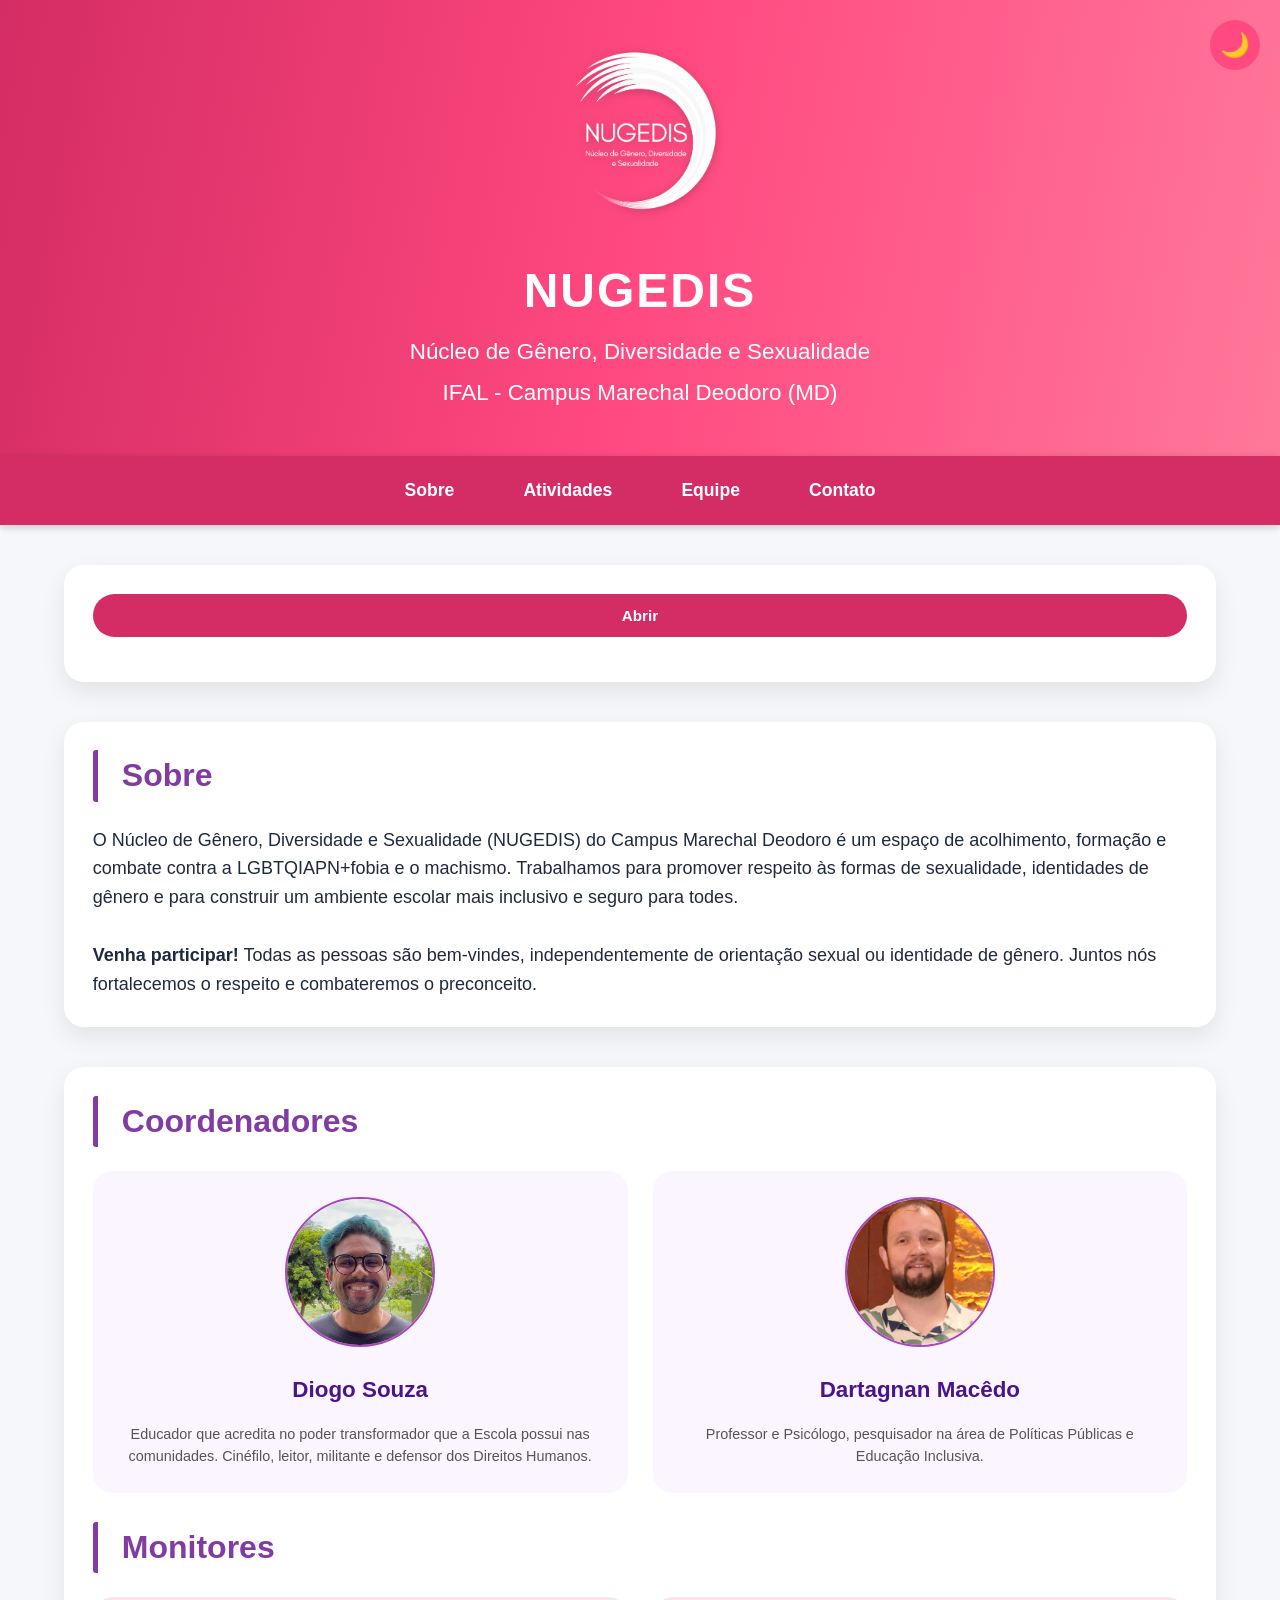
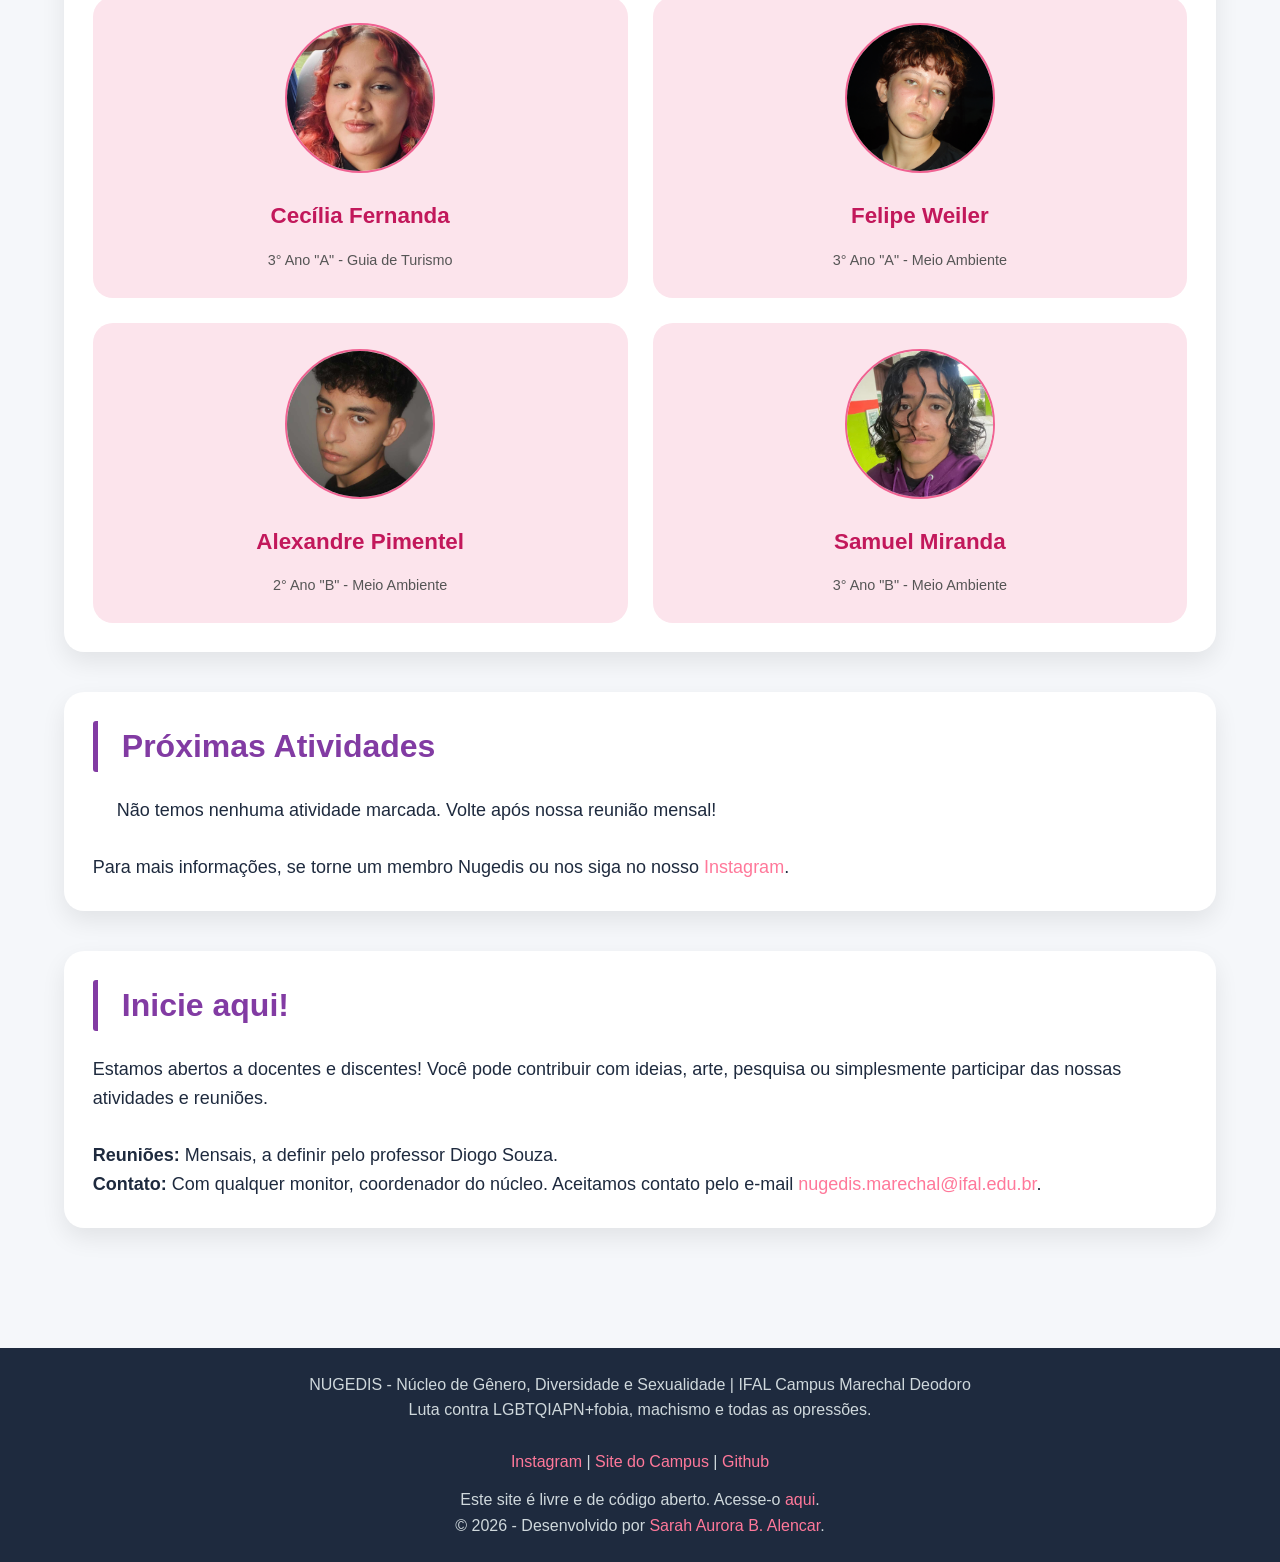
==== index.html @ d7ba3923 "atividades corrigidas" ====
<!-- Index HTML -->
<!DOCTYPE html>
<html lang="pt-br">

<!-- Head -->

<head>
    <meta charset="UTF-8">
    <meta name="viewport" content="width=device-width, initial-scale=1.0, user-scalable=yes">
    <title>NUGEDIS Marechal</title>

    <!-- Favicons -->
    <link rel="icon" type="image/png" sizes="32x32" href="images/favicon/favicon-32x32.png">
    <link rel="icon" type="image/png" sizes="16x16" href="images/favicon/favicon-16x16.png">
    <link rel="icon" type="image/png" sizes="192x192" href="images/favicon/android-chrome-192x192.png">
    <link rel="icon" type="image/png" sizes="512x512" href="images/favicon/android-chrome-512x512.png">
    <link rel="apple-touch-icon" sizes="180x180" href="images/favicon/apple-touch-icon.png">
    <link rel="shortcut icon" href="images/favicon/favicon.ico">
    <link rel="manifest" href="images/favicon/site.webmanifest">

    <!-- CSS Externo -->
    <link rel="stylesheet" href="style/main.css">
</head>

<!-- Body -->
<body>
    <!-- Tela de Loading -->
    <div id="loading">
        <div class="loader"></div>
        <p>Carregando...</p>
    </div>

    <!-- Cabeçalho -->
    <header>
        <img src="images/logo-branca.png" alt="Logo Branca NUGEDIS Marechal Deodoro">
        <h1>NUGEDIS</h1>
        <h2>Núcleo de Gênero, Diversidade e Sexualidade</h2>
        <h2>IFAL - Campus Marechal Deodoro (MD)</h2>
    </header>

    <!-- Navegador -->
    <nav>
        <a href="#sobre">Sobre</a>
        <a href="#atividades">Atividades</a>
        <a href="#equipe">Equipe</a>
        <a href="#contato">Contato</a>
    </nav>

    <!-- Main -->
    <main>

        <!-- Aside -->
        <aside class="card">

            <!-- Botão Toggle -->
            <button class="sidebar-toggle" id="sidebarToggle" aria-label="Abrir/fechar barra lateral">
                <span class="toggle-text">Fechar</span>
            </button>

            <!-- Próximas Atividades -->
            <h3>Atividades Passadas</h3>
            <p class="textoArquivo" data-arquivo="atividades_passadas.txt" style="margin: 1.5rem;"></p>

            <!-- Links Sociais -->
            <div class="social-grid">
                <a href="https://www.instagram.com/nugedis.marechal" target="_blank" class="social-link">Instagram</a>
                <a href="https://www2.ifal.edu.br/campus/marechal" target="_blank" class="social-link">Site do Campus</a>
                <a href="https://github.com/bcsarah/nugedis-md" target="_blank" class="social-link">Github</a>
            </div>
        </aside>

        <!-- Sobre -->
        <section id="sobre" class="card">
            <h3>Sobre</h3>

            <p>O Núcleo de Gênero, Diversidade e Sexualidade (NUGEDIS) do Campus Marechal Deodoro é um espaço de acolhimento, formação e combate contra a LGBTQIAPN+fobia e o machismo. Trabalhamos para promover respeito às formas de sexualidade, identidades de gênero e para construir um ambiente escolar mais inclusivo e seguro para todes.</p><br>
            <p><strong>Venha participar!</strong> Todas as pessoas são bem-vindes, independentemente de orientação sexual ou identidade de gênero. Juntos nós fortalecemos o respeito e combateremos o preconceito.</p>
        </section>

        <!-- Equipe -->
        <section id="equipe" class="card">
            <!-- Coordenadores -->
            <h3>Coordenadores</h3>

            <div class="grid-membros grid-coordenadores">
                <!-- Diogo -->
                <div class="card-membro">
                    <img src="images/membros/diogo.jpg" alt="Diogo Souza" loading="lazy">
                    <h4>Diogo Souza</h4>
                    <p>Educador que acredita no poder transformador que a Escola possui nas comunidades. Cinéfilo, leitor, militante e defensor dos Direitos Humanos.</p>
                </div>

                <!-- Dartagnan -->
                <div class="card-membro">
                    <img src="images/membros/dartagnan.jpg" alt="Dartagnan Macêdo" class="foto-membro"
                        loading="lazy">
                    <h4>Dartagnan Macêdo</h4>
                    <p>Professor e Psicólogo, pesquisador na área de Políticas Públicas e Educação Inclusiva.
                    </p>
                </div>
            </div>

            <br>

            <!-- Monitores -->
            <h3>Monitores</h3>

            <div class="grid-membros grid-monitores">
                <!-- Cecília -->
                <div class="card-membro">
                    <img src="images/membros/cecilia.jpg" alt="Cecília Fernanda">
                    <h4>Cecília Fernanda</h4>
                    <p>3° Ano "A" - Guia de Turismo</p>
                </div>

                <!-- Felipe -->
                <div class="card-membro">
                    <img src="images/membros/felipe.jpg" alt="Felipe Weiler">
                    <h4>Felipe Weiler</h4>
                    <p>3° Ano "A" - Meio Ambiente</p>
                </div>

                <!-- Alexandre -->
                <div class="card-membro">
                    <img src="images/membros/alexandre.jpg" alt="Alexandre Pimentel">
                    <h4>Alexandre Pimentel</h4>
                    <p>2° Ano "B" - Meio Ambiente</p>
                </div>

                <!-- Samuel -->
                <div class="card-membro">
                    <img src="images/membros/samuel.jpg" alt="Samuel Miranda">
                    <h4>Samuel Miranda</h4>
                    <p>3° Ano "B" - Meio Ambiente</p>
                </div>
            </div>
        </section>

        <!-- Atividades -->
        <section id="atividades" class="card">
            <h3>Próximas Atividades</h3>

            <p class="textoArquivo" data-arquivo="proximas_atividades.txt" style="margin-left: 1.5rem;"></p>
            <br>
            <p>Para mais informações, se torne um membro Nugedis ou nos siga no nosso <a href="https://www.instagram.com/nugedis.marechal" target="_blank">Instagram</a>.</p>
        </section>

        <!-- Contato -->
        <section id="contato" class="card">
            <h3>Inicie aqui!</h3>

            <p>Estamos abertos a docentes e discentes! Você pode contribuir com ideias, arte, pesquisa ou simplesmente participar das nossas atividades e reuniões.</p>
            <br>
            <p><strong>Reuniões:</strong> Mensais, a definir pelo professor Diogo Souza.</p>
            <p><strong>Contato:</strong> Com qualquer monitor, coordenador do núcleo. Aceitamos contato pelo e-mail <a>nugedis.marechal@ifal.edu.br</a>.</p>

        </section>

    </main>

    <!-- Rodapé -->
    <footer>
        <p>NUGEDIS - Núcleo de Gênero, Diversidade e Sexualidade | IFAL Campus Marechal Deodoro</p>
        <p>Luta contra LGBTQIAPN+fobia, machismo e todas as opressões.</p>

        <br>
        <a href="https://www.instagram.com/nugedis.marechal" target="_blank">Instagram</a> |
        <a href="https://www2.ifal.edu.br/campus/marechal" target="_blank">Site do Campus</a> |
        <a href="https://github.com/bcsarah/nugedis-md" target="_blank">Github</a>

        <p style="margin-top: 0.8rem;">Este site é livre e de código aberto. Acesse-o <a href="https://github.com/bcsarah/nugedis-md" target="_blank">aqui</a>.</p>
        <p>&copy; 2026 - Desenvolvido por <a href="https://github.com/bcsarah" target="_blank">Sarah Aurora B. Alencar</a>.</p>
    </footer>

    <!-- Botão Modo Escuro -->
    <button id="darkModeToggle" class="btn-dark-mode" aria-label="Alternar modo escuro">🌙</button>

    <!-- JS Externo -->
    <script src="script/script.js"></script>

</body>

</html>
---- style/main.css ----
/*
style.css

Este arquivo serve para importar todos os outros arquivos CSS dentro da pasta Style.
Para alterações futuras, atente-se em localizar os arquivos CSS dentro de Style.
*/

@import url('variables.css');
@import url('base.css');
@import url('layout.css');
@import url('components.css');
@import url('dark_mode.css');
@import url('responsive.css');
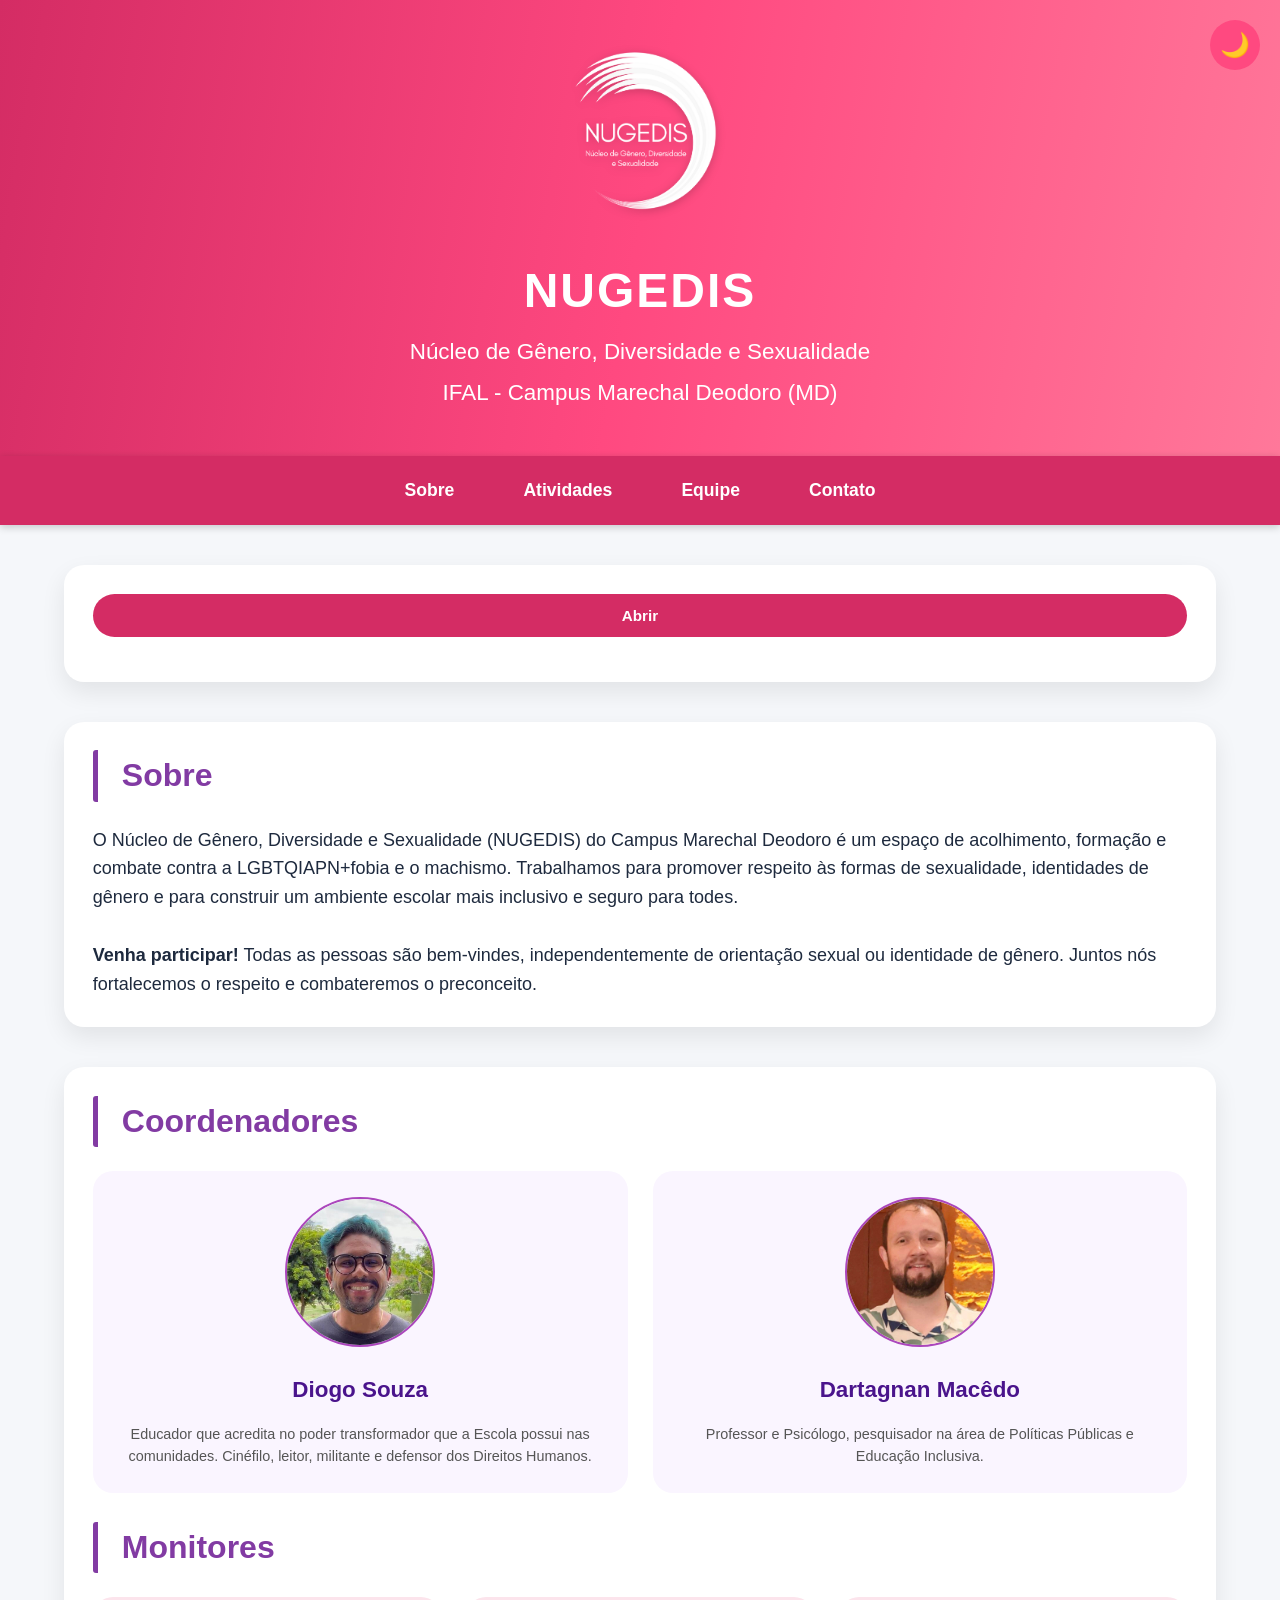
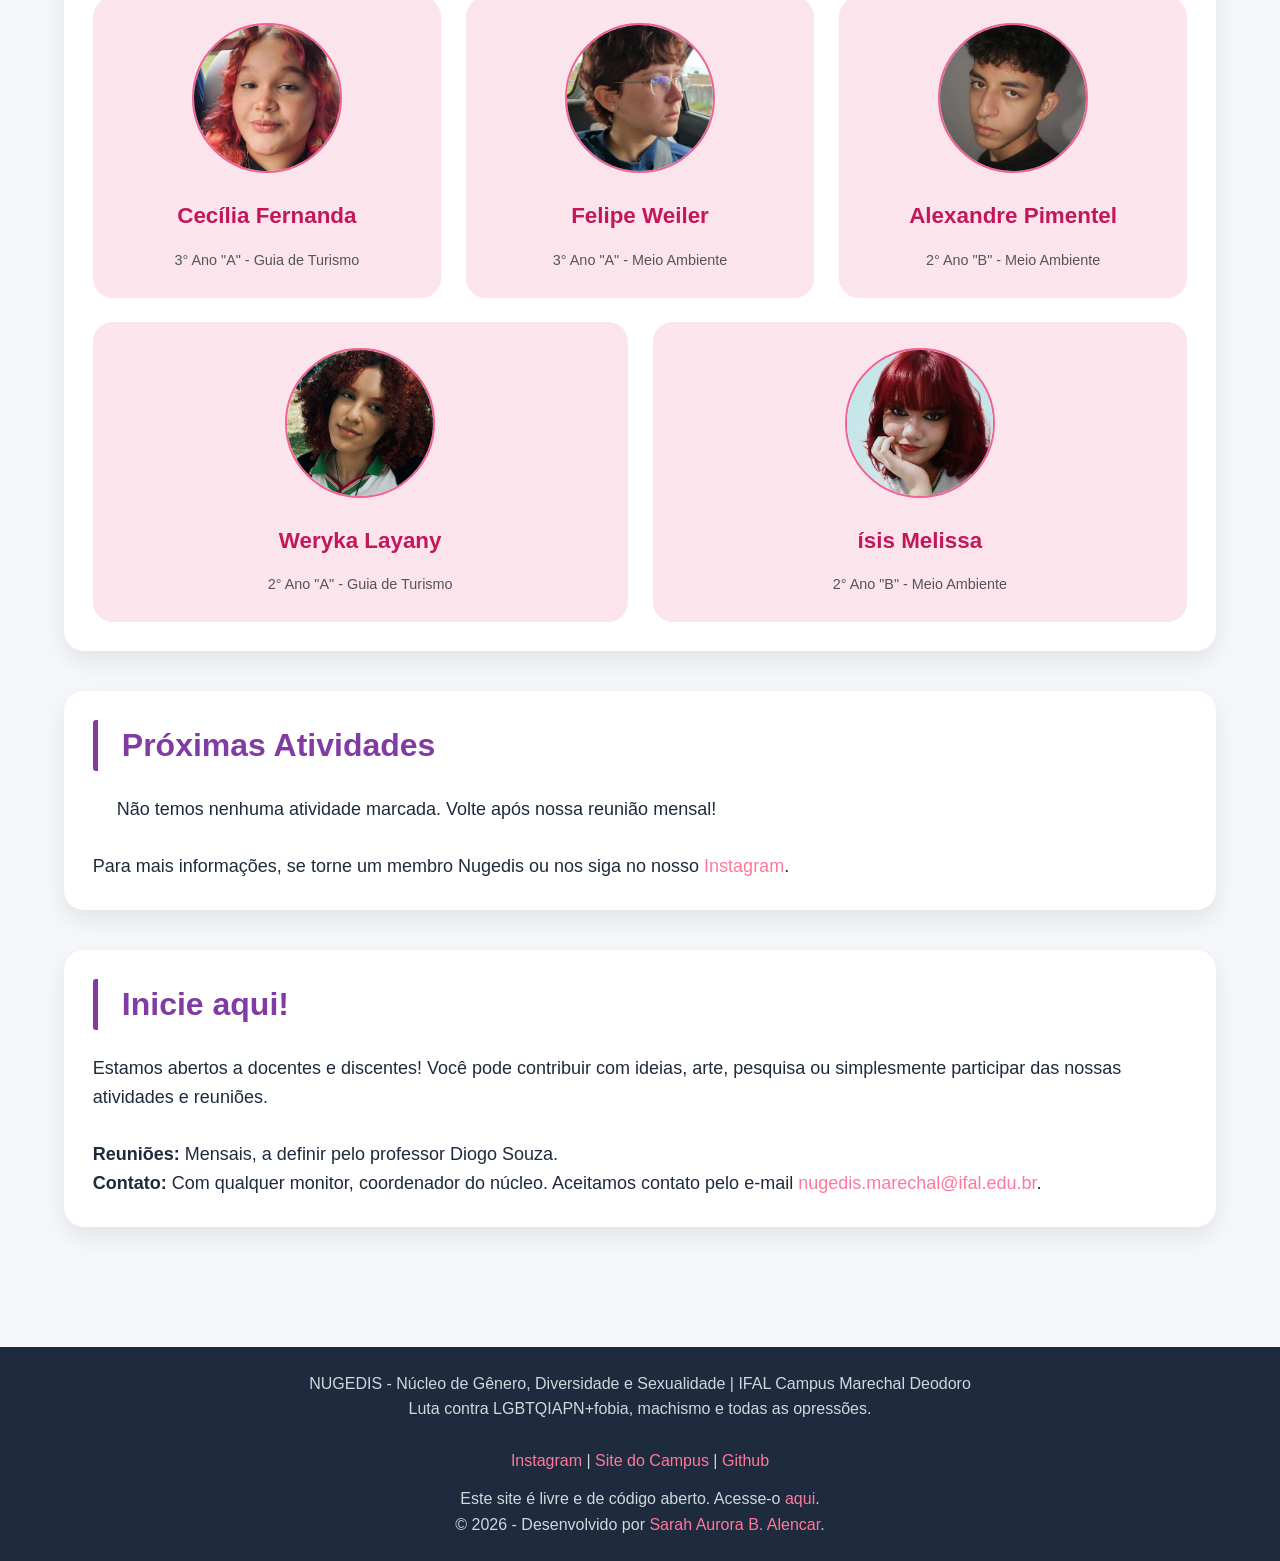
==== commit c2424cdb: "monitoras novas adicionadas" ====
--- a/index.html
+++ b/index.html
@@ -85,15 +85,14 @@
             <div class="grid-membros grid-coordenadores">
                 <!-- Diogo -->
                 <div class="card-membro">
-                    <img src="images/membros/diogo.jpg" alt="Diogo Souza" loading="lazy">
+                    <img src="images/membros/diogo.jpg" alt="Diogo">
                     <h4>Diogo Souza</h4>
                     <p>Educador que acredita no poder transformador que a Escola possui nas comunidades. Cinéfilo, leitor, militante e defensor dos Direitos Humanos.</p>
                 </div>
 
                 <!-- Dartagnan -->
                 <div class="card-membro">
-                    <img src="images/membros/dartagnan.jpg" alt="Dartagnan Macêdo" class="foto-membro"
-                        loading="lazy">
+                    <img src="images/membros/dartagnan.jpg" alt="Dartagnan">
                     <h4>Dartagnan Macêdo</h4>
                     <p>Professor e Psicólogo, pesquisador na área de Políticas Públicas e Educação Inclusiva.
                     </p>
@@ -105,33 +104,43 @@
             <!-- Monitores -->
             <h3>Monitores</h3>
 
-            <div class="grid-membros grid-monitores">
+            <div class="grid-membros grid-monitores1">
                 <!-- Cecília -->
                 <div class="card-membro">
-                    <img src="images/membros/cecilia.jpg" alt="Cecília Fernanda">
+                    <img src="images/membros/cecilia.jpg" alt="Cecília">
                     <h4>Cecília Fernanda</h4>
                     <p>3° Ano "A" - Guia de Turismo</p>
                 </div>
 
                 <!-- Felipe -->
                 <div class="card-membro">
-                    <img src="images/membros/felipe.jpg" alt="Felipe Weiler">
+                    <img src="images/membros/felipe.jpg" alt="Felipe">
                     <h4>Felipe Weiler</h4>
                     <p>3° Ano "A" - Meio Ambiente</p>
                 </div>
 
                 <!-- Alexandre -->
                 <div class="card-membro">
-                    <img src="images/membros/alexandre.jpg" alt="Alexandre Pimentel">
+                    <img src="images/membros/alexandre.jpg" alt="Alexandre">
                     <h4>Alexandre Pimentel</h4>
                     <p>2° Ano "B" - Meio Ambiente</p>
                 </div>
 
-                <!-- Samuel -->
+            </div>
+
+            <div class="grid-membros grid-monitores2">
+                <!-- Weryka -->
                 <div class="card-membro">
-                    <img src="images/membros/samuel.jpg" alt="Samuel Miranda">
-                    <h4>Samuel Miranda</h4>
-                    <p>3° Ano "B" - Meio Ambiente</p>
+                    <img src="images/membros/weryka.jpg" alt="Weryka">
+                    <h4>Weryka Layany</h4>
+                    <p>2° Ano "A" - Guia de Turismo</p>
+                </div>
+
+                <!-- Ísis -->
+                <div class="card-membro">
+                    <img src="images/membros/isis.jpg" alt="Ísis">
+                    <h4>ísis Melissa</h4>
+                    <p>2° Ano "B" - Meio Ambiente</p>
                 </div>
             </div>
         </section>
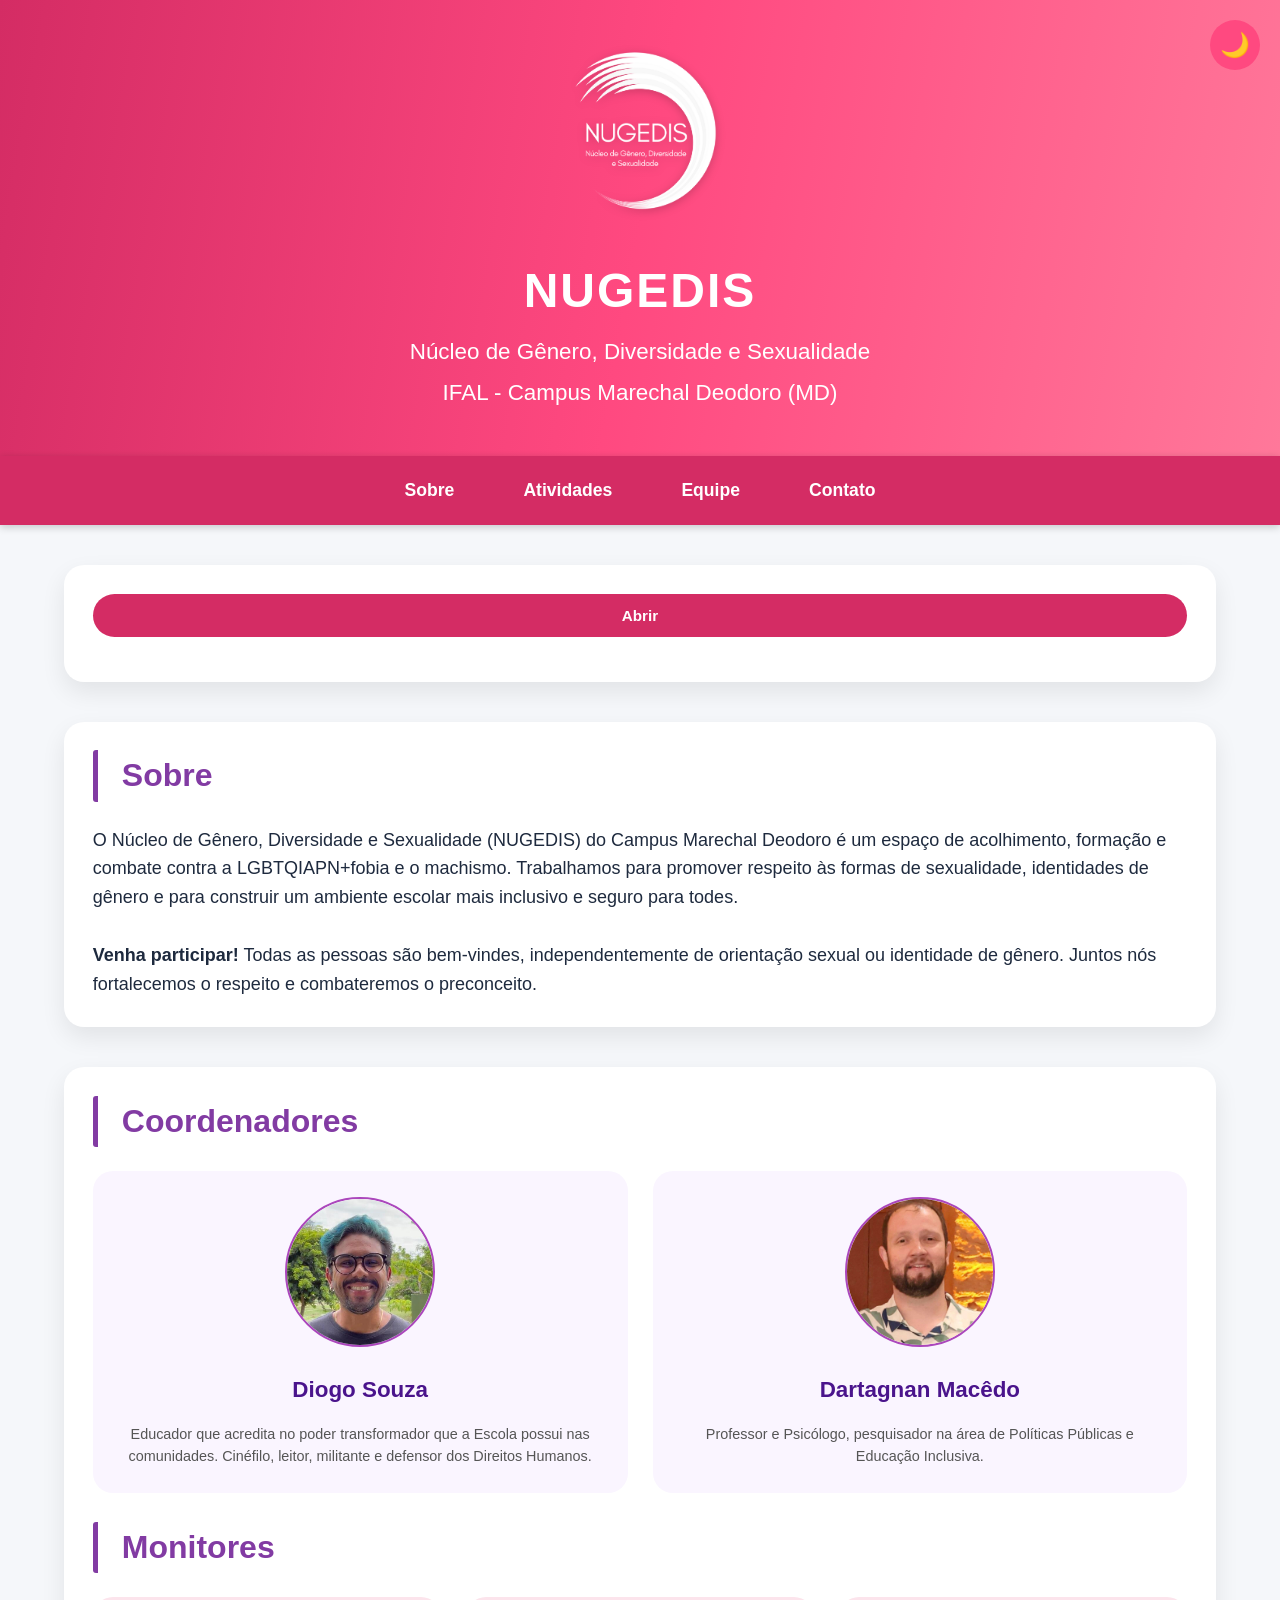
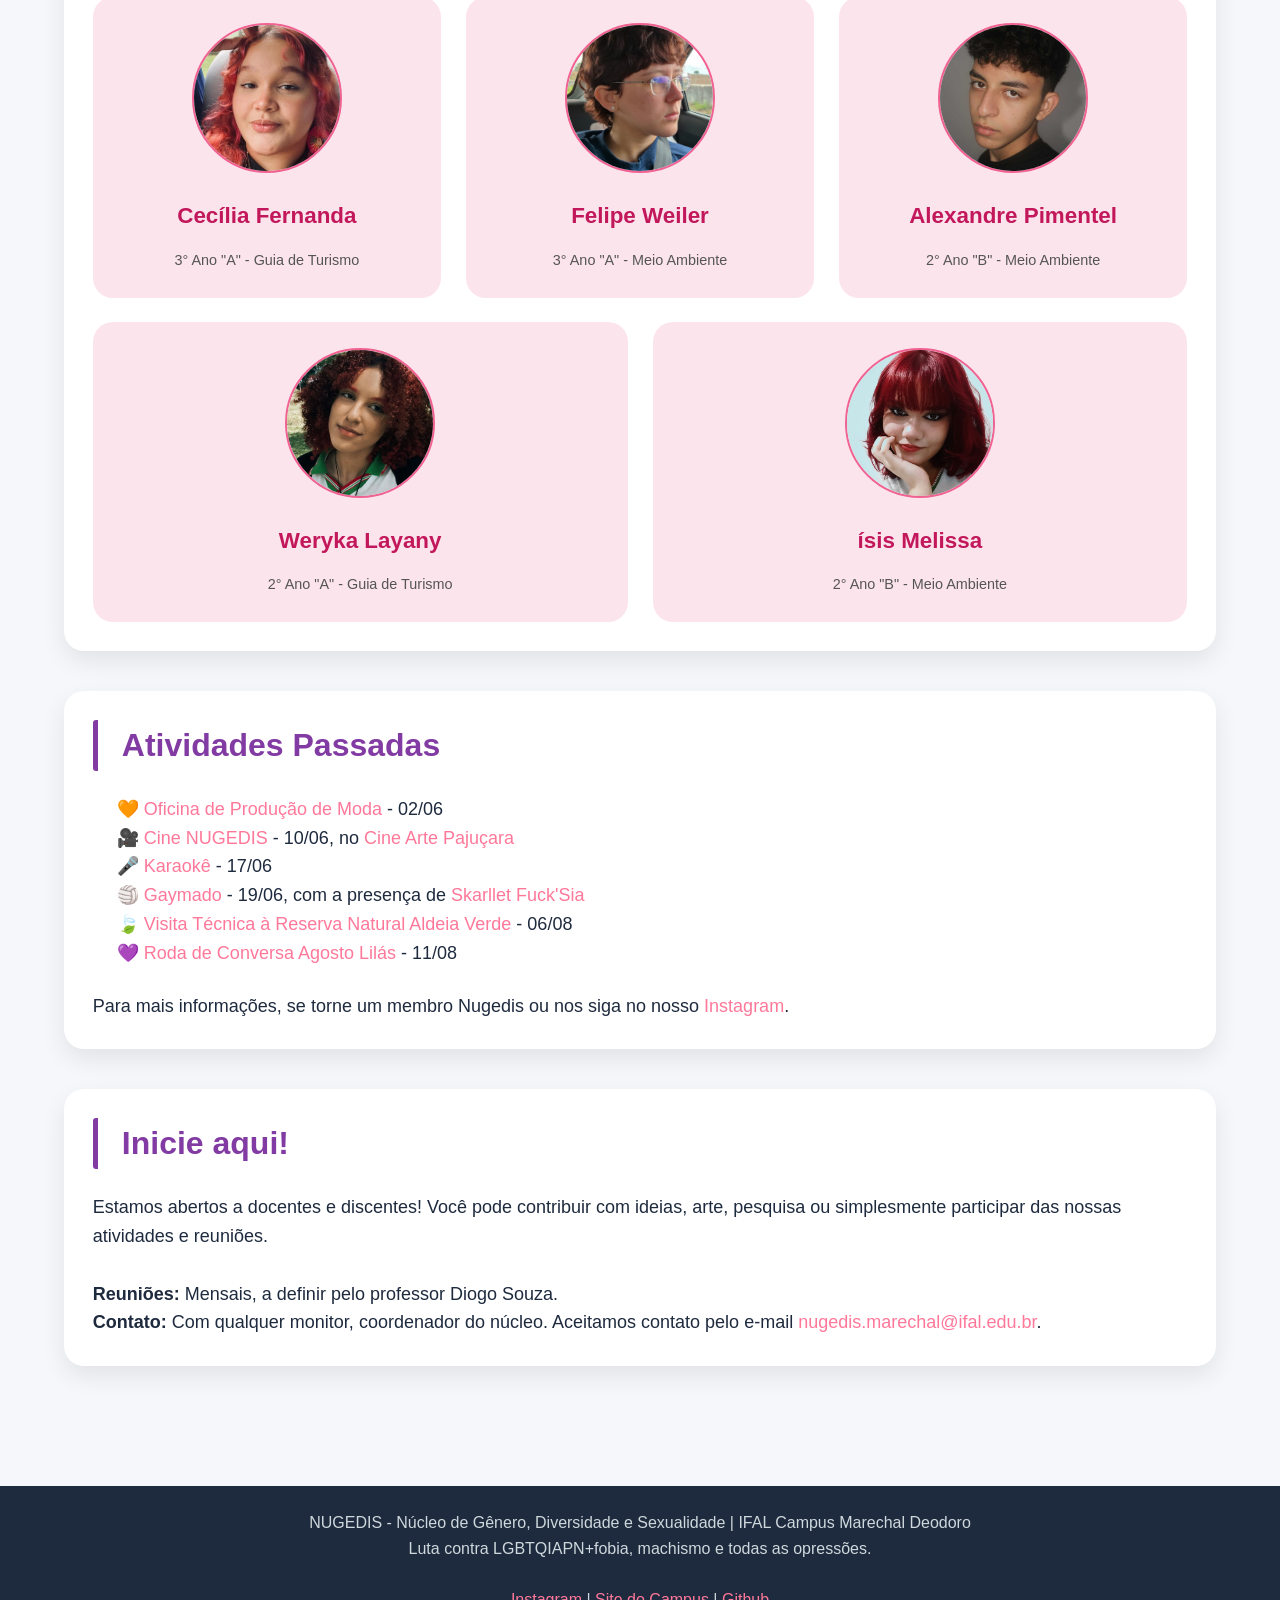
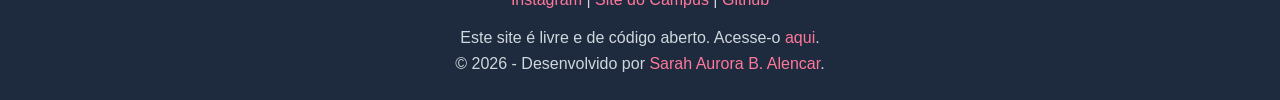
==== commit 1cd6874a: "atividades passadas e próximas alteradas" ====
--- a/index.html
+++ b/index.html
@@ -58,8 +58,8 @@
             </button>
 
             <!-- Próximas Atividades -->
-            <h3>Atividades Passadas</h3>
-            <p class="textoArquivo" data-arquivo="atividades_passadas.txt" style="margin: 1.5rem;"></p>
+            <h3>Próximas Atividades</h3>
+            <p class="textoArquivo" data-arquivo="proximas_atividades.txt" style="margin-left: 1.5rem;"></p>
 
             <!-- Links Sociais -->
             <div class="social-grid">
@@ -147,10 +147,9 @@
 
         <!-- Atividades -->
         <section id="atividades" class="card">
-            <h3>Próximas Atividades</h3>
-
-            <p class="textoArquivo" data-arquivo="proximas_atividades.txt" style="margin-left: 1.5rem;"></p>
-            <br>
+            <!-- Próximas Atividades -->
+            <h3>Atividades Passadas</h3>
+            <p class="textoArquivo" data-arquivo="atividades_passadas.txt" style="margin: 1.5rem;"></p>
             <p>Para mais informações, se torne um membro Nugedis ou nos siga no nosso <a href="https://www.instagram.com/nugedis.marechal" target="_blank">Instagram</a>.</p>
         </section>
 
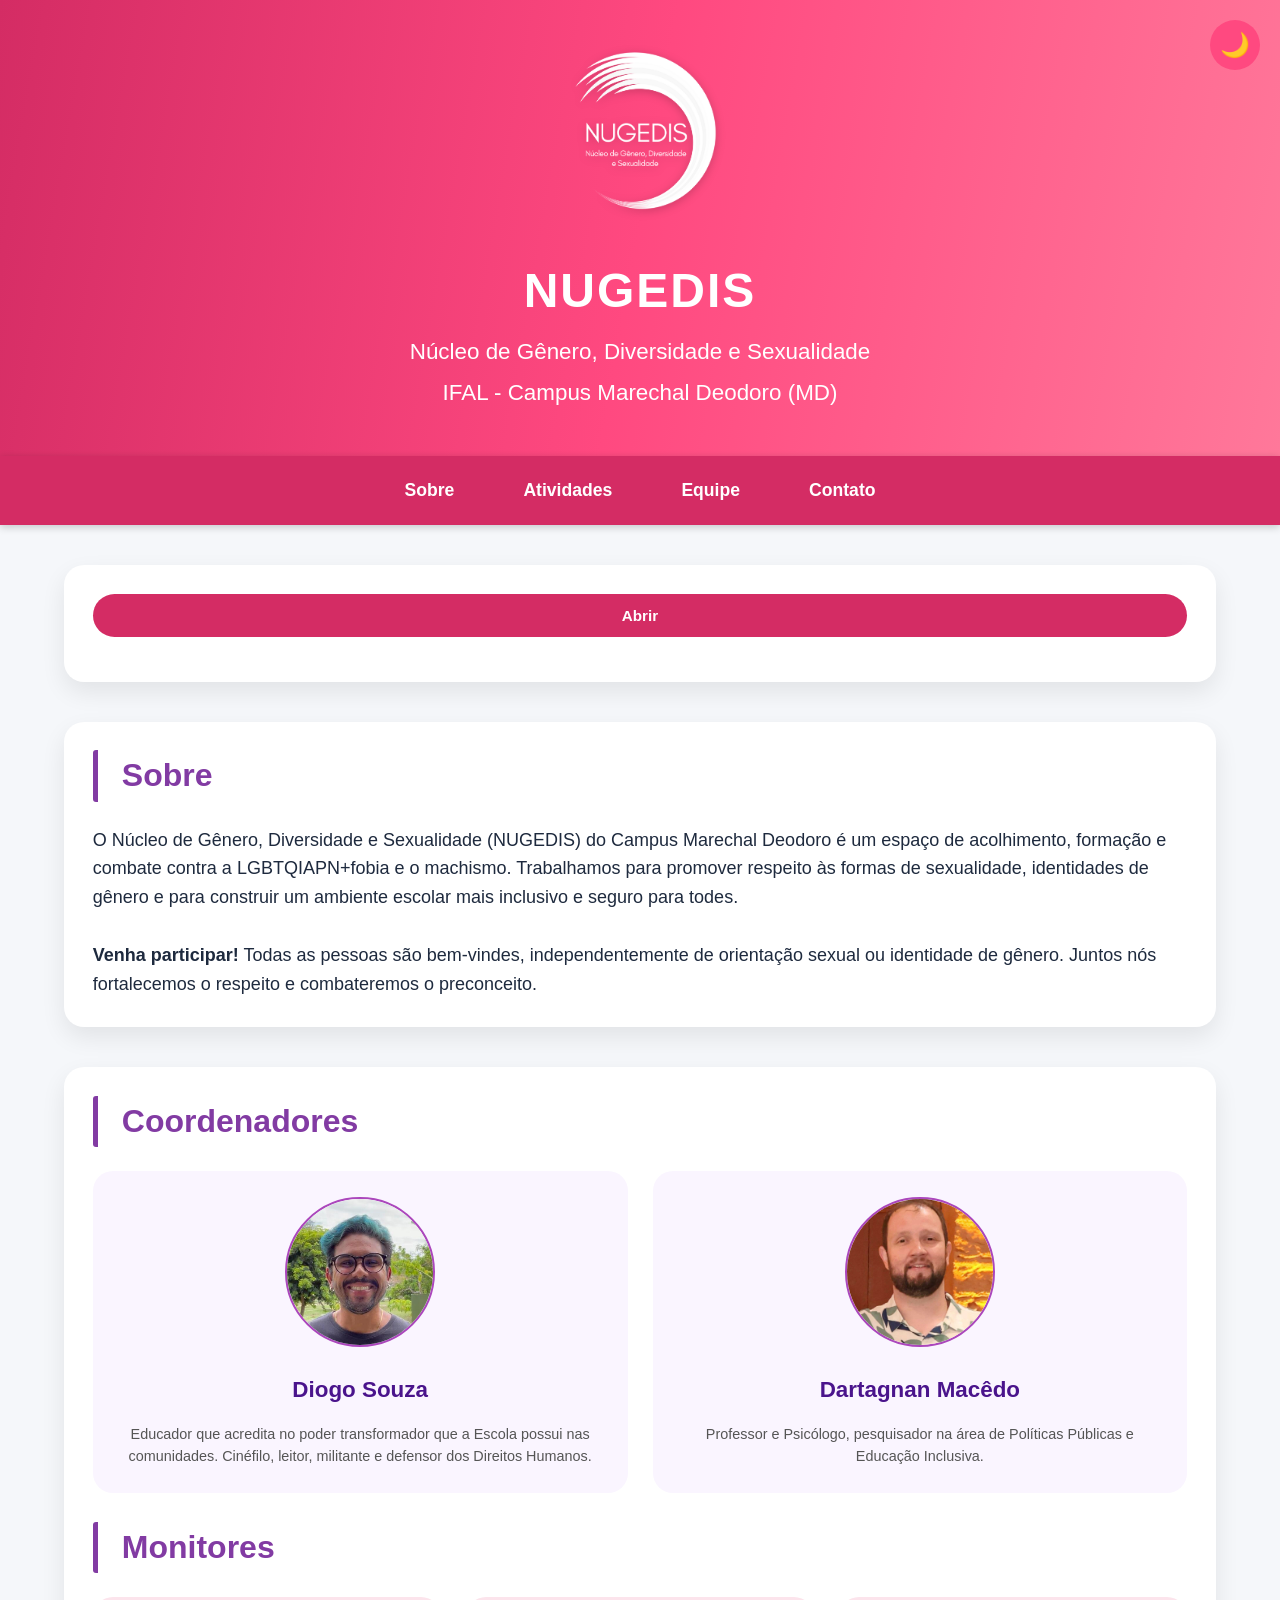
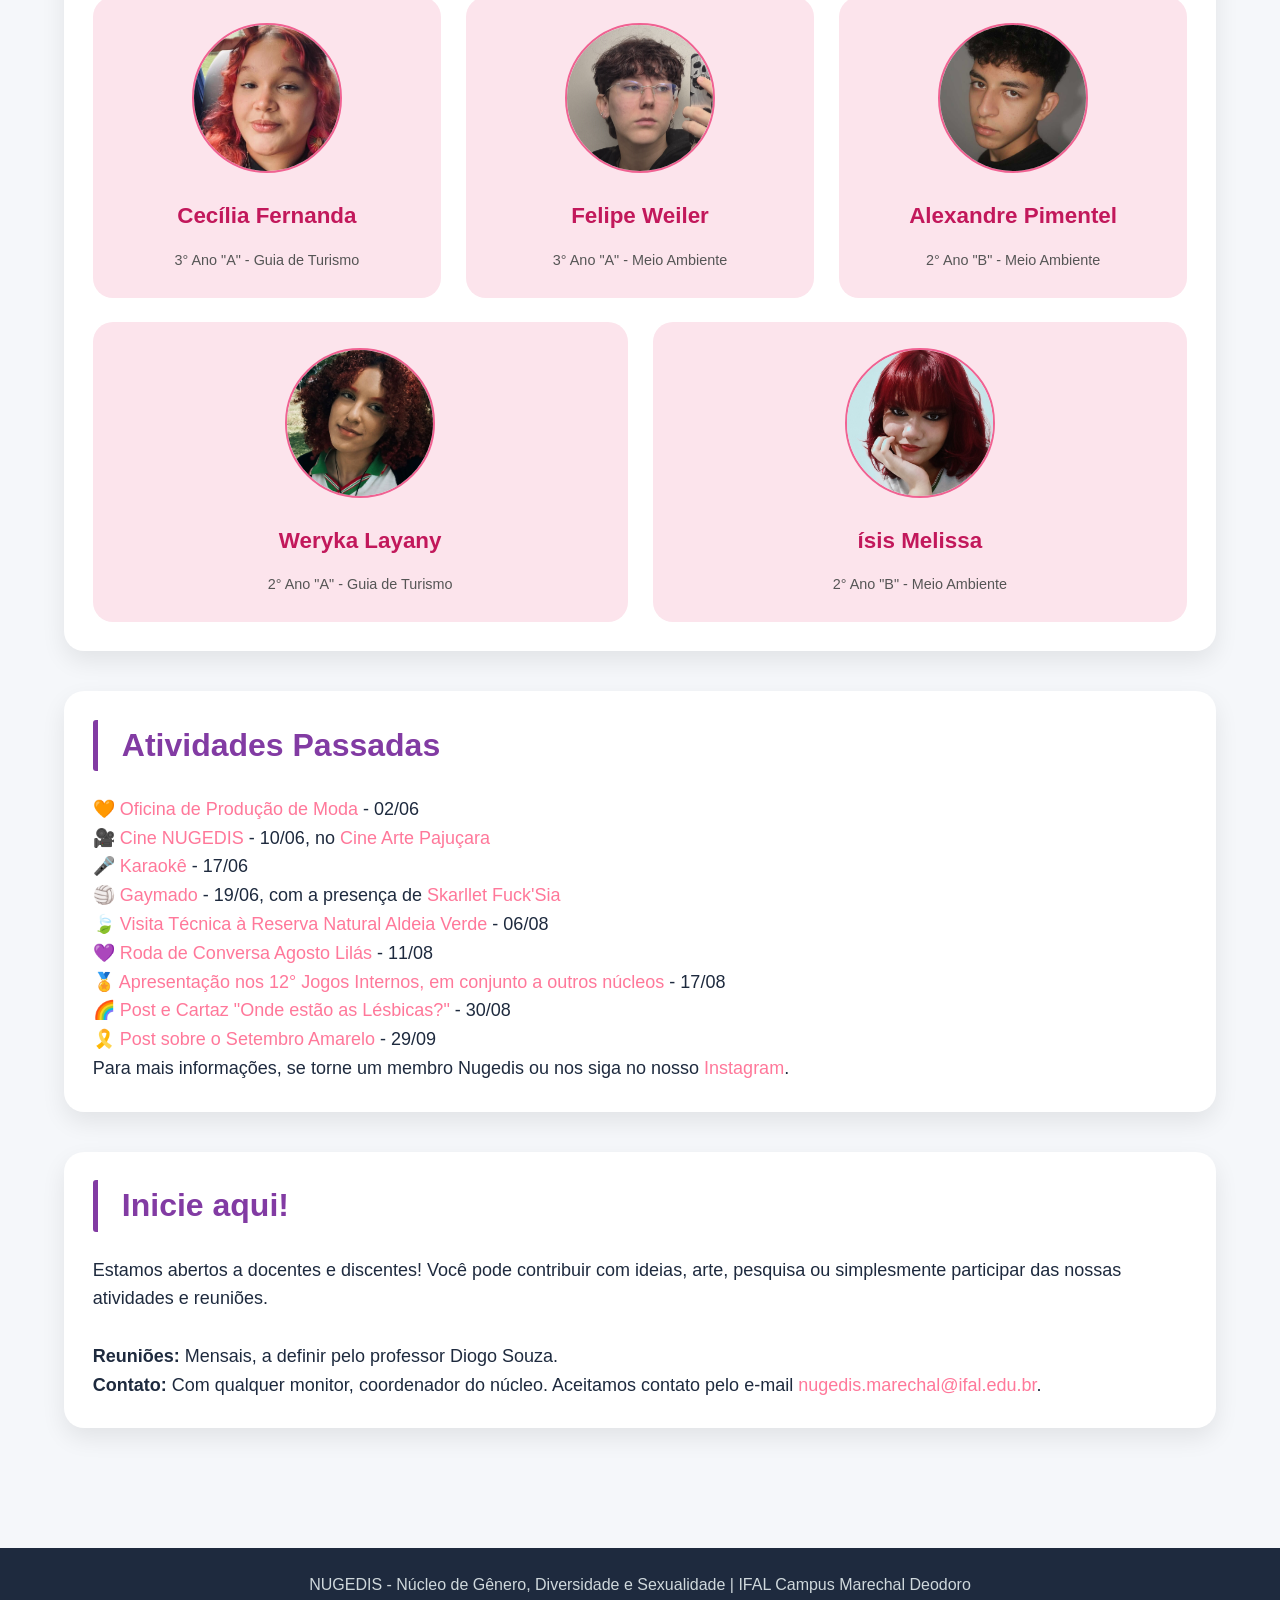
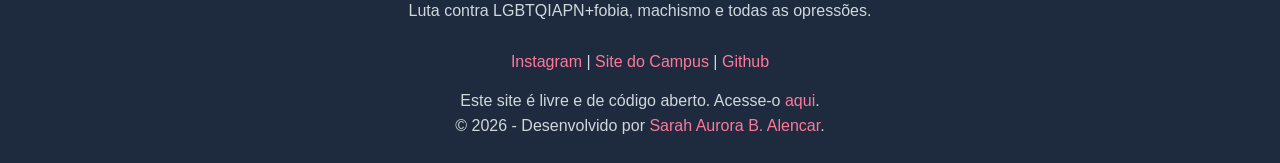
==== commit 01ce82c0: "atividades passadas ajustadas" ====
--- a/index.html
+++ b/index.html
@@ -3,7 +3,6 @@
 <html lang="pt-br">
 
 <!-- Head -->
-
 <head>
     <meta charset="UTF-8">
     <meta name="viewport" content="width=device-width, initial-scale=1.0, user-scalable=yes">
@@ -59,7 +58,8 @@
 
             <!-- Próximas Atividades -->
             <h3>Próximas Atividades</h3>
-            <p class="textoArquivo" data-arquivo="proximas_atividades.txt" style="margin-left: 1.5rem;"></p>
+            <p>Não temos nenhuma atividade marcada. Volte após nossa reunião mensal!</p>
+            <br>
 
             <!-- Links Sociais -->
             <div class="social-grid">
@@ -83,19 +83,16 @@
             <h3>Coordenadores</h3>
 
             <div class="grid-membros grid-coordenadores">
-                <!-- Diogo -->
                 <div class="card-membro">
                     <img src="images/membros/diogo.jpg" alt="Diogo">
                     <h4>Diogo Souza</h4>
                     <p>Educador que acredita no poder transformador que a Escola possui nas comunidades. Cinéfilo, leitor, militante e defensor dos Direitos Humanos.</p>
                 </div>
 
-                <!-- Dartagnan -->
                 <div class="card-membro">
                     <img src="images/membros/dartagnan.jpg" alt="Dartagnan">
                     <h4>Dartagnan Macêdo</h4>
-                    <p>Professor e Psicólogo, pesquisador na área de Políticas Públicas e Educação Inclusiva.
-                    </p>
+                    <p>Professor e Psicólogo, pesquisador na área de Políticas Públicas e Educação Inclusiva.</p>
                 </div>
             </div>
 
@@ -105,21 +102,18 @@
             <h3>Monitores</h3>
 
             <div class="grid-membros grid-monitores1">
-                <!-- Cecília -->
                 <div class="card-membro">
                     <img src="images/membros/cecilia.jpg" alt="Cecília">
                     <h4>Cecília Fernanda</h4>
                     <p>3° Ano "A" - Guia de Turismo</p>
                 </div>
 
-                <!-- Felipe -->
                 <div class="card-membro">
                     <img src="images/membros/felipe.jpg" alt="Felipe">
                     <h4>Felipe Weiler</h4>
                     <p>3° Ano "A" - Meio Ambiente</p>
                 </div>
 
-                <!-- Alexandre -->
                 <div class="card-membro">
                     <img src="images/membros/alexandre.jpg" alt="Alexandre">
                     <h4>Alexandre Pimentel</h4>
@@ -129,14 +123,12 @@
             </div>
 
             <div class="grid-membros grid-monitores2">
-                <!-- Weryka -->
                 <div class="card-membro">
                     <img src="images/membros/weryka.jpg" alt="Weryka">
                     <h4>Weryka Layany</h4>
                     <p>2° Ano "A" - Guia de Turismo</p>
                 </div>
 
-                <!-- Ísis -->
                 <div class="card-membro">
                     <img src="images/membros/isis.jpg" alt="Ísis">
                     <h4>ísis Melissa</h4>
@@ -147,9 +139,20 @@
 
         <!-- Atividades -->
         <section id="atividades" class="card">
-            <!-- Próximas Atividades -->
             <h3>Atividades Passadas</h3>
-            <p class="textoArquivo" data-arquivo="atividades_passadas.txt" style="margin: 1.5rem;"></p>
+
+            <ul>
+                <li>🧡 <a href="https://www.instagram.com/nugedis.marechal/p/DZIz_VulKrN/" target="_blank">Oficina de Produção de Moda</a> - 02/06</li>
+                <li>🎥 <a href="https://www.instagram.com/p/DZnoNFNFPcL/" target="_blank">Cine NUGEDIS</a> - 10/06, no <a href="https://www.instagram.com/artepajucara/" target="_blank">Cine Arte Pajuçara</a></li>
+                <li>🎤 <a href="https://www.instagram.com/nugedis.marechal/p/DaRDIvdlFAG/" target="_blank">Karaokê</a> - 17/06</li>
+                <li>🏐 <a href="https://www.instagram.com/nugedis.marechal/p/Da5avRhjlfc/" target="_blank">Gaymado</a> - 19/06, com a presença de <a href="https://www.instagram.com/skarllet_fucksia/" target="_blank">Skarllet Fuck'Sia</a></li>
+                <li>🍃 <a href="https://www.instagram.com/aldeiaverdemcz/p/DbtT1haEauH/" target="_blank">Visita Técnica à Reserva Natural Aldeia Verde</a> - 06/08</li>
+                <li>💜 <a href="https://www.instagram.com/nugedis.marechal/p/DbwU6i7ByEP/" target="_blank">Roda de Conversa Agosto Lilás</a> - 11/08</li>
+                <li>🏅 <a href="https://www.instagram.com/p/DcWcu63lLk9/?exln=ajZvN2wwMDlqZXdn" target="_blank">Apresentação nos 12° Jogos Internos, em conjunto a outros núcleos</a> - 17/08</li>
+                <li>🌈 <a href="https://www.instagram.com/p/DcrhgKYlDHU/" target="_blank">Post e Cartaz "Onde estão as Lésbicas?"</a> - 30/08</li>
+                <li>🎗️ <a href="https://www.instagram.com/p/Dd4J2MyFIvk/" target="_blank">Post sobre o Setembro Amarelo</a> - 29/09</li>
+            </ul>
+
             <p>Para mais informações, se torne um membro Nugedis ou nos siga no nosso <a href="https://www.instagram.com/nugedis.marechal" target="_blank">Instagram</a>.</p>
         </section>
 
@@ -161,7 +164,6 @@
             <br>
             <p><strong>Reuniões:</strong> Mensais, a definir pelo professor Diogo Souza.</p>
             <p><strong>Contato:</strong> Com qualquer monitor, coordenador do núcleo. Aceitamos contato pelo e-mail <a>nugedis.marechal@ifal.edu.br</a>.</p>
-
         </section>
 
     </main>
@@ -179,13 +181,15 @@
         <p style="margin-top: 0.8rem;">Este site é livre e de código aberto. Acesse-o <a href="https://github.com/bcsarah/nugedis-md" target="_blank">aqui</a>.</p>
         <p>&copy; 2026 - Desenvolvido por <a href="https://github.com/bcsarah" target="_blank">Sarah Aurora B. Alencar</a>.</p>
     </footer>
+    
+    <!-- Botão Voltar ao Topo -->
+    <button id="btnTopo" title="Voltar ao topo">↑</button>
 
     <!-- Botão Modo Escuro -->
     <button id="darkModeToggle" class="btn-dark-mode" aria-label="Alternar modo escuro">🌙</button>
 
     <!-- JS Externo -->
     <script src="script/script.js"></script>
-
 </body>
 
-</html>+</html>
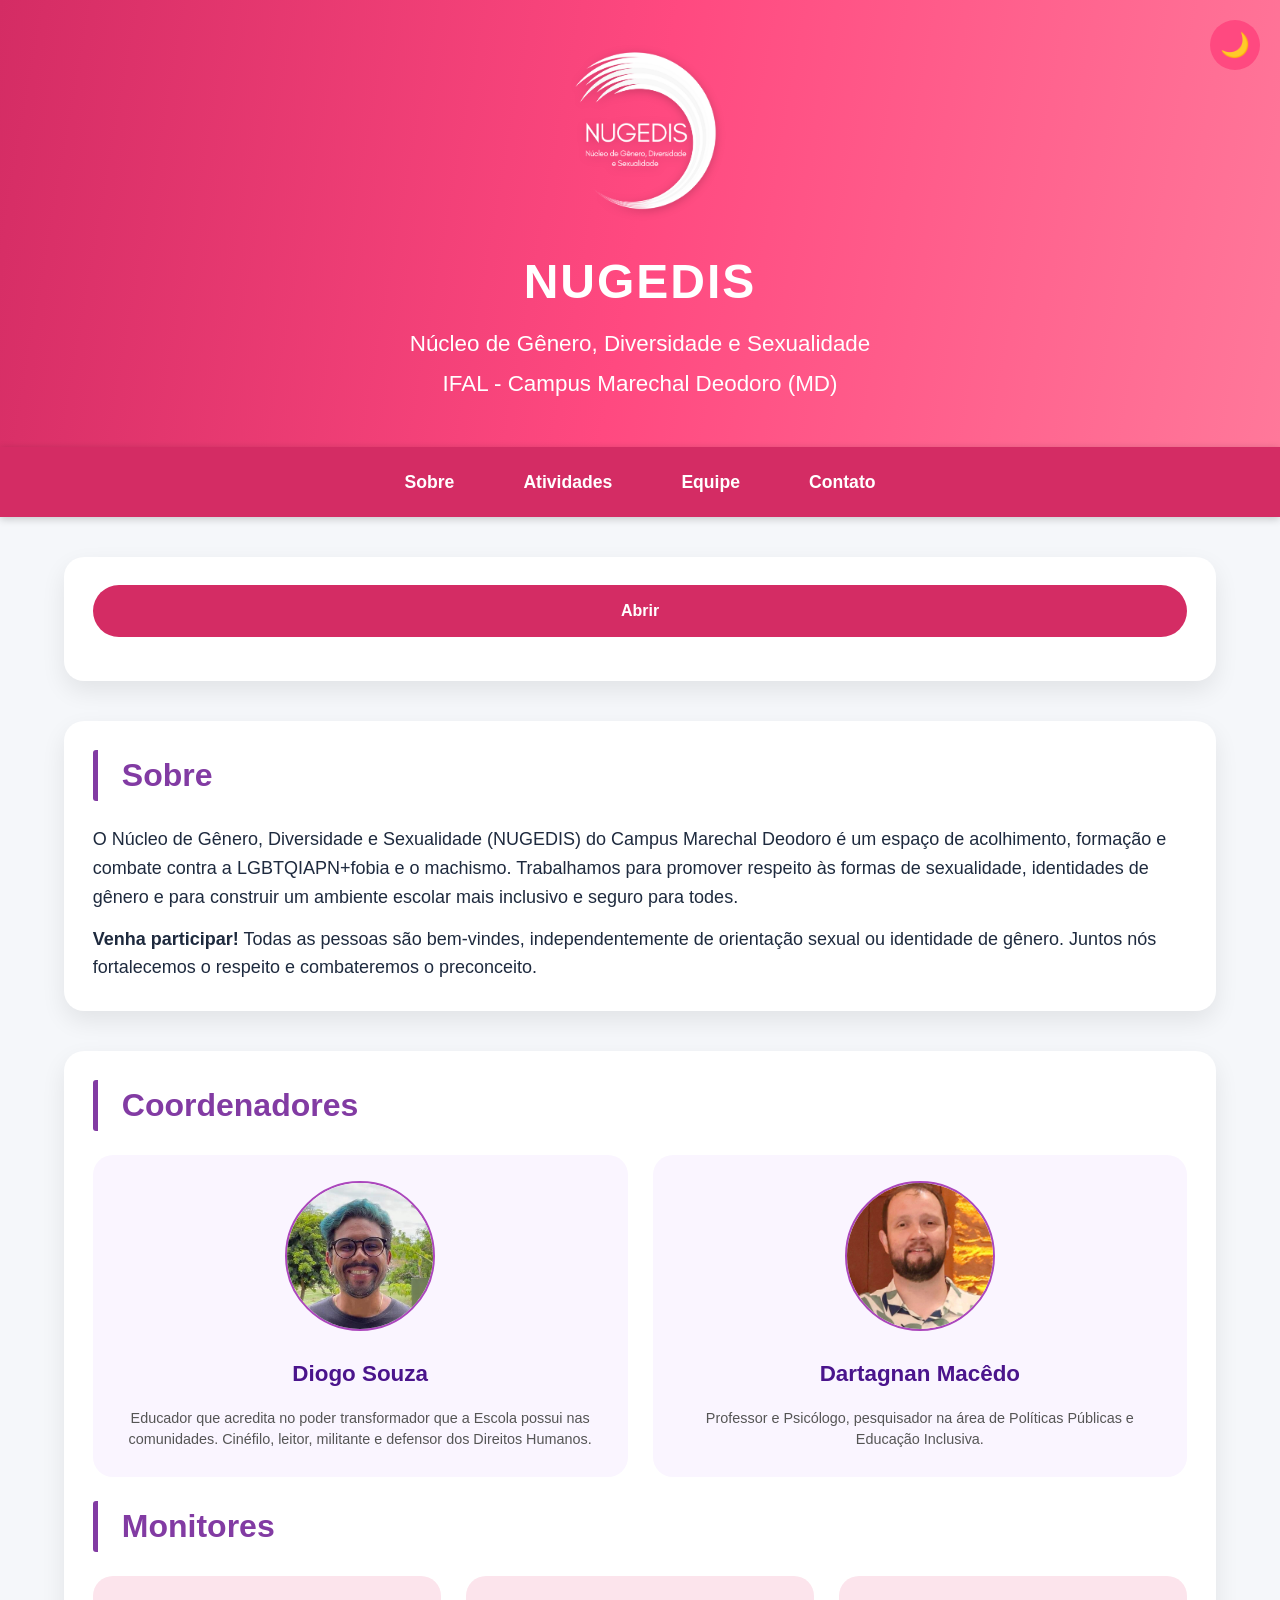
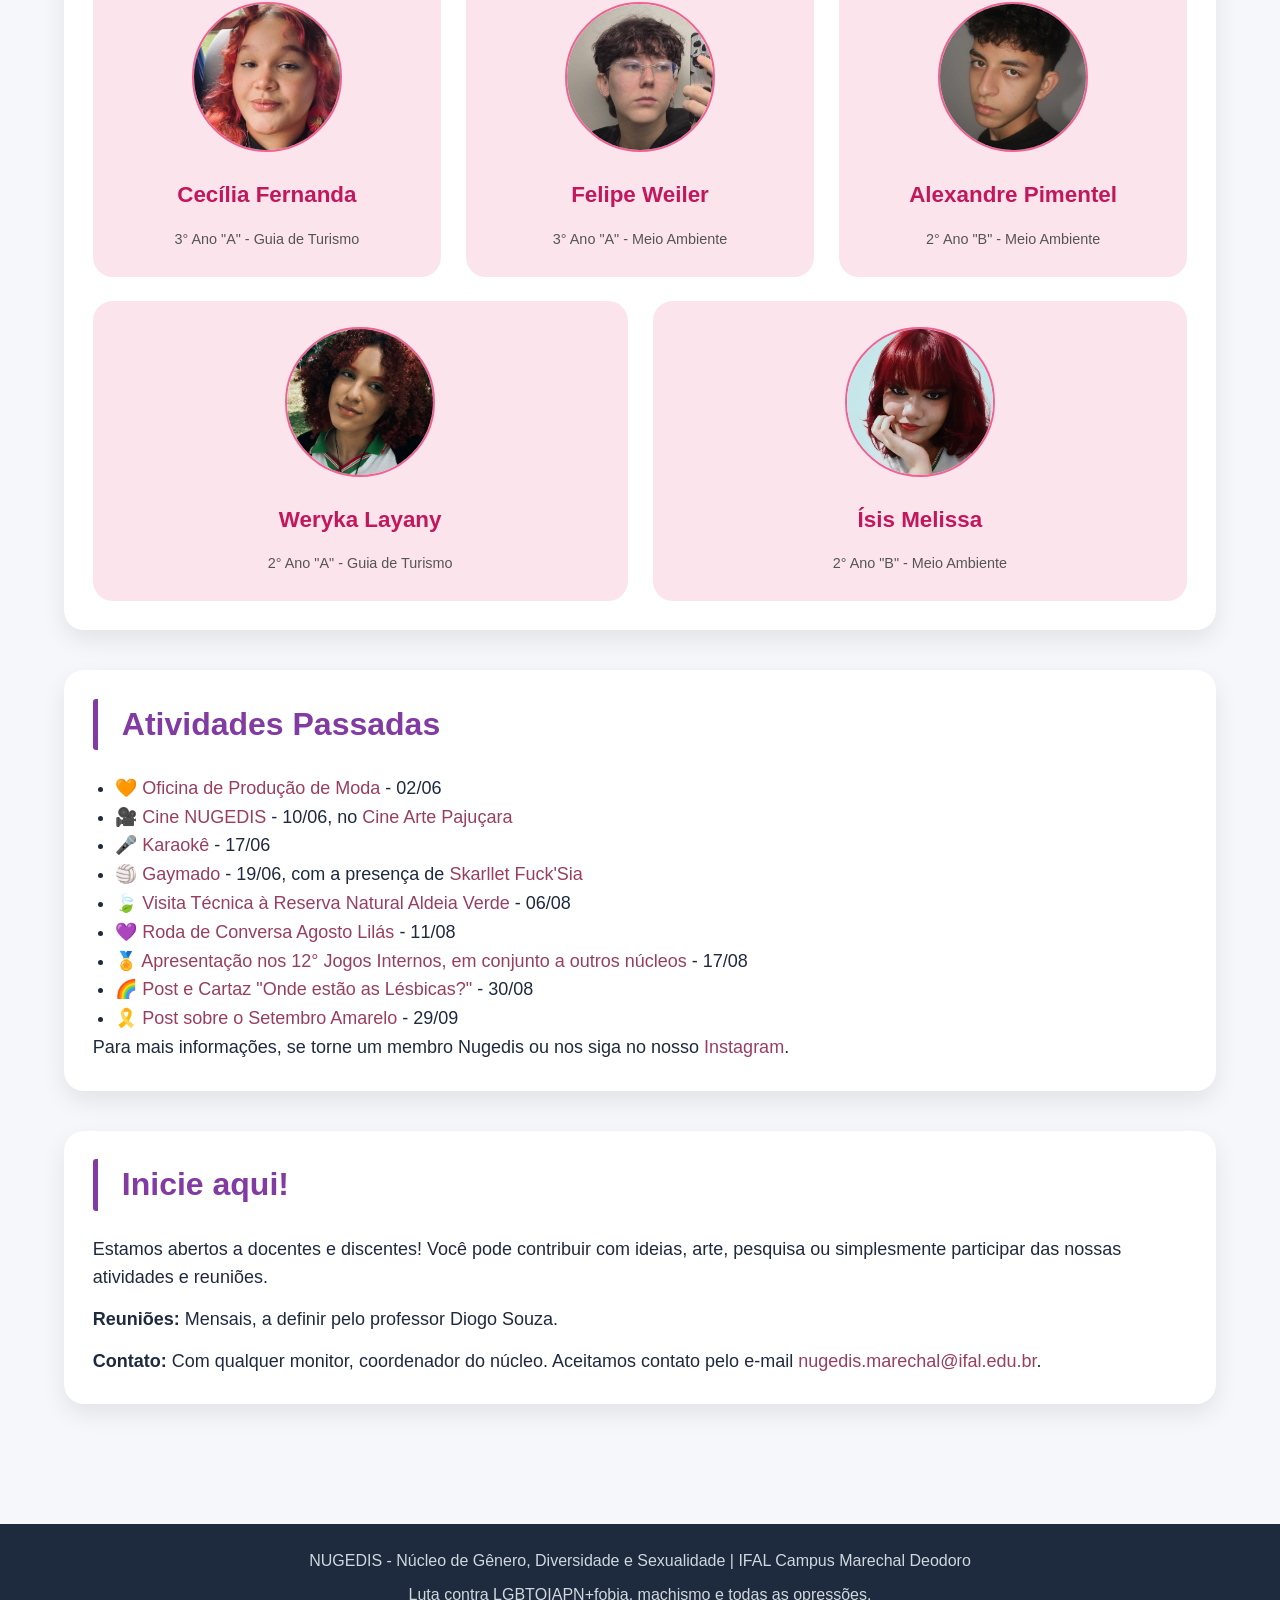
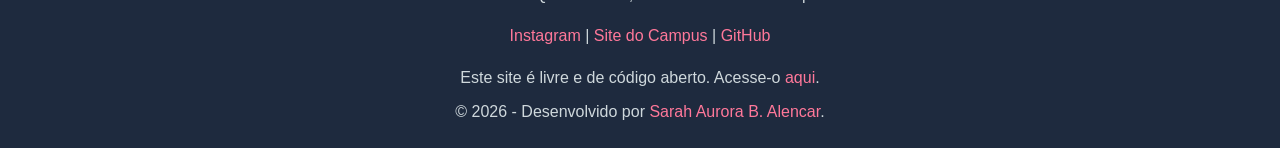
==== commit 4a3e3a05: "código extremamente simplificado" ====
--- a/index.html
+++ b/index.html
@@ -1,11 +1,8 @@
-<!-- Index HTML -->
 <!DOCTYPE html>
 <html lang="pt-br">
-
-<!-- Head -->
 <head>
     <meta charset="UTF-8">
-    <meta name="viewport" content="width=device-width, initial-scale=1.0, user-scalable=yes">
+    <meta name="viewport" content="width=device-width, initial-scale=1.0">
     <title>NUGEDIS Marechal</title>
 
     <!-- Favicons -->
@@ -17,179 +14,156 @@
     <link rel="shortcut icon" href="images/favicon/favicon.ico">
     <link rel="manifest" href="images/favicon/site.webmanifest">
 
-    <!-- CSS Externo -->
     <link rel="stylesheet" href="style/main.css">
+    <script src="script/script.js" defer></script>
 </head>
 
-<!-- Body -->
 <body>
-    <!-- Tela de Loading -->
+    <!-- Tela de carregamento -->
     <div id="loading">
         <div class="loader"></div>
         <p>Carregando...</p>
     </div>
 
-    <!-- Cabeçalho -->
     <header>
-        <img src="images/logo-branca.png" alt="Logo Branca NUGEDIS Marechal Deodoro">
+        <img src="images/logo-branca.png" alt="Logo do NUGEDIS Marechal Deodoro">
         <h1>NUGEDIS</h1>
         <h2>Núcleo de Gênero, Diversidade e Sexualidade</h2>
         <h2>IFAL - Campus Marechal Deodoro (MD)</h2>
     </header>
 
-    <!-- Navegador -->
-    <nav>
+    <nav aria-label="Navegação principal">
         <a href="#sobre">Sobre</a>
         <a href="#atividades">Atividades</a>
         <a href="#equipe">Equipe</a>
         <a href="#contato">Contato</a>
     </nav>
 
-    <!-- Main -->
     <main>
-
-        <!-- Aside -->
         <aside class="card">
-
-            <!-- Botão Toggle -->
-            <button class="sidebar-toggle" id="sidebarToggle" aria-label="Abrir/fechar barra lateral">
-                <span class="toggle-text">Fechar</span>
+            <button
+                class="sidebar-toggle"
+                id="sidebarToggle"
+                type="button"
+                aria-label="Abrir/fechar barra lateral"
+                aria-expanded="false"
+            >
+                <span class="toggle-text">Abrir</span>
             </button>
 
-            <!-- Próximas Atividades -->
             <h3>Próximas Atividades</h3>
             <p>Não temos nenhuma atividade marcada. Volte após nossa reunião mensal!</p>
-            <br>
 
-            <!-- Links Sociais -->
             <div class="social-grid">
-                <a href="https://www.instagram.com/nugedis.marechal" target="_blank" class="social-link">Instagram</a>
-                <a href="https://www2.ifal.edu.br/campus/marechal" target="_blank" class="social-link">Site do Campus</a>
-                <a href="https://github.com/bcsarah/nugedis-md" target="_blank" class="social-link">Github</a>
+                <a href="https://www.instagram.com/nugedis.marechal" target="_blank" rel="noopener noreferrer" class="social-link">Instagram</a>
+                <a href="https://www2.ifal.edu.br/campus/marechal" target="_blank" rel="noopener noreferrer" class="social-link">Site do Campus</a>
+                <a href="https://github.com/bcsarah/nugedis-md" target="_blank" rel="noopener noreferrer" class="social-link">GitHub</a>
             </div>
         </aside>
 
-        <!-- Sobre -->
         <section id="sobre" class="card">
             <h3>Sobre</h3>
-
-            <p>O Núcleo de Gênero, Diversidade e Sexualidade (NUGEDIS) do Campus Marechal Deodoro é um espaço de acolhimento, formação e combate contra a LGBTQIAPN+fobia e o machismo. Trabalhamos para promover respeito às formas de sexualidade, identidades de gênero e para construir um ambiente escolar mais inclusivo e seguro para todes.</p><br>
+            <p>O Núcleo de Gênero, Diversidade e Sexualidade (NUGEDIS) do Campus Marechal Deodoro é um espaço de acolhimento, formação e combate contra a LGBTQIAPN+fobia e o machismo. Trabalhamos para promover respeito às formas de sexualidade, identidades de gênero e para construir um ambiente escolar mais inclusivo e seguro para todes.</p>
             <p><strong>Venha participar!</strong> Todas as pessoas são bem-vindes, independentemente de orientação sexual ou identidade de gênero. Juntos nós fortalecemos o respeito e combateremos o preconceito.</p>
         </section>
 
-        <!-- Equipe -->
         <section id="equipe" class="card">
-            <!-- Coordenadores -->
             <h3>Coordenadores</h3>
 
             <div class="grid-membros grid-coordenadores">
                 <div class="card-membro">
-                    <img src="images/membros/diogo.jpg" alt="Diogo">
+                    <img src="images/membros/diogo.jpg" alt="Diogo Souza">
                     <h4>Diogo Souza</h4>
                     <p>Educador que acredita no poder transformador que a Escola possui nas comunidades. Cinéfilo, leitor, militante e defensor dos Direitos Humanos.</p>
                 </div>
 
                 <div class="card-membro">
-                    <img src="images/membros/dartagnan.jpg" alt="Dartagnan">
+                    <img src="images/membros/dartagnan.jpg" alt="Dartagnan Macêdo">
                     <h4>Dartagnan Macêdo</h4>
                     <p>Professor e Psicólogo, pesquisador na área de Políticas Públicas e Educação Inclusiva.</p>
                 </div>
             </div>
 
-            <br>
+            <div class="separador-secao"></div>
 
-            <!-- Monitores -->
             <h3>Monitores</h3>
 
             <div class="grid-membros grid-monitores1">
                 <div class="card-membro">
-                    <img src="images/membros/cecilia.jpg" alt="Cecília">
+                    <img src="images/membros/cecilia.jpg" alt="Cecília Fernanda">
                     <h4>Cecília Fernanda</h4>
                     <p>3° Ano "A" - Guia de Turismo</p>
                 </div>
 
                 <div class="card-membro">
-                    <img src="images/membros/felipe.jpg" alt="Felipe">
+                    <img src="images/membros/felipe.jpg" alt="Felipe Weiler">
                     <h4>Felipe Weiler</h4>
                     <p>3° Ano "A" - Meio Ambiente</p>
                 </div>
 
                 <div class="card-membro">
-                    <img src="images/membros/alexandre.jpg" alt="Alexandre">
+                    <img src="images/membros/alexandre.jpg" alt="Alexandre Pimentel">
                     <h4>Alexandre Pimentel</h4>
                     <p>2° Ano "B" - Meio Ambiente</p>
                 </div>
-
             </div>
 
             <div class="grid-membros grid-monitores2">
                 <div class="card-membro">
-                    <img src="images/membros/weryka.jpg" alt="Weryka">
+                    <img src="images/membros/weryka.jpg" alt="Weryka Layany">
                     <h4>Weryka Layany</h4>
                     <p>2° Ano "A" - Guia de Turismo</p>
                 </div>
 
                 <div class="card-membro">
-                    <img src="images/membros/isis.jpg" alt="Ísis">
-                    <h4>ísis Melissa</h4>
+                    <img src="images/membros/isis.jpg" alt="Ísis Melissa">
+                    <h4>Ísis Melissa</h4>
                     <p>2° Ano "B" - Meio Ambiente</p>
                 </div>
             </div>
         </section>
 
-        <!-- Atividades -->
         <section id="atividades" class="card">
             <h3>Atividades Passadas</h3>
 
             <ul>
-                <li>🧡 <a href="https://www.instagram.com/nugedis.marechal/p/DZIz_VulKrN/" target="_blank">Oficina de Produção de Moda</a> - 02/06</li>
-                <li>🎥 <a href="https://www.instagram.com/p/DZnoNFNFPcL/" target="_blank">Cine NUGEDIS</a> - 10/06, no <a href="https://www.instagram.com/artepajucara/" target="_blank">Cine Arte Pajuçara</a></li>
-                <li>🎤 <a href="https://www.instagram.com/nugedis.marechal/p/DaRDIvdlFAG/" target="_blank">Karaokê</a> - 17/06</li>
-                <li>🏐 <a href="https://www.instagram.com/nugedis.marechal/p/Da5avRhjlfc/" target="_blank">Gaymado</a> - 19/06, com a presença de <a href="https://www.instagram.com/skarllet_fucksia/" target="_blank">Skarllet Fuck'Sia</a></li>
-                <li>🍃 <a href="https://www.instagram.com/aldeiaverdemcz/p/DbtT1haEauH/" target="_blank">Visita Técnica à Reserva Natural Aldeia Verde</a> - 06/08</li>
-                <li>💜 <a href="https://www.instagram.com/nugedis.marechal/p/DbwU6i7ByEP/" target="_blank">Roda de Conversa Agosto Lilás</a> - 11/08</li>
-                <li>🏅 <a href="https://www.instagram.com/p/DcWcu63lLk9/?exln=ajZvN2wwMDlqZXdn" target="_blank">Apresentação nos 12° Jogos Internos, em conjunto a outros núcleos</a> - 17/08</li>
-                <li>🌈 <a href="https://www.instagram.com/p/DcrhgKYlDHU/" target="_blank">Post e Cartaz "Onde estão as Lésbicas?"</a> - 30/08</li>
-                <li>🎗️ <a href="https://www.instagram.com/p/Dd4J2MyFIvk/" target="_blank">Post sobre o Setembro Amarelo</a> - 29/09</li>
+                <li>🧡 <a href="https://www.instagram.com/nugedis.marechal/p/DZIz_VulKrN/" target="_blank" rel="noopener noreferrer">Oficina de Produção de Moda</a> - 02/06</li>
+                <li>🎥 <a href="https://www.instagram.com/p/DZnoNFNFPcL/" target="_blank" rel="noopener noreferrer">Cine NUGEDIS</a> - 10/06, no <a href="https://www.instagram.com/artepajucara/" target="_blank" rel="noopener noreferrer">Cine Arte Pajuçara</a></li>
+                <li>🎤 <a href="https://www.instagram.com/nugedis.marechal/p/DaRDIvdlFAG/" target="_blank" rel="noopener noreferrer">Karaokê</a> - 17/06</li>
+                <li>🏐 <a href="https://www.instagram.com/nugedis.marechal/p/Da5avRhjlfc/" target="_blank" rel="noopener noreferrer">Gaymado</a> - 19/06, com a presença de <a href="https://www.instagram.com/skarllet_fucksia/" target="_blank" rel="noopener noreferrer">Skarllet Fuck'Sia</a></li>
+                <li>🍃 <a href="https://www.instagram.com/aldeiaverdemcz/p/DbtT1haEauH/" target="_blank" rel="noopener noreferrer">Visita Técnica à Reserva Natural Aldeia Verde</a> - 06/08</li>
+                <li>💜 <a href="https://www.instagram.com/nugedis.marechal/p/DbwU6i7ByEP/" target="_blank" rel="noopener noreferrer">Roda de Conversa Agosto Lilás</a> - 11/08</li>
+                <li>🏅 <a href="https://www.instagram.com/p/DcWcu63lLk9/?exln=ajZvN2wwMDlqZXdn" target="_blank" rel="noopener noreferrer">Apresentação nos 12° Jogos Internos, em conjunto a outros núcleos</a> - 17/08</li>
+                <li>🌈 <a href="https://www.instagram.com/p/DcrhgKYlDHU/" target="_blank" rel="noopener noreferrer">Post e Cartaz "Onde estão as Lésbicas?"</a> - 30/08</li>
+                <li>🎗️ <a href="https://www.instagram.com/p/Dd4J2MyFIvk/" target="_blank" rel="noopener noreferrer">Post sobre o Setembro Amarelo</a> - 29/09</li>
             </ul>
 
-            <p>Para mais informações, se torne um membro Nugedis ou nos siga no nosso <a href="https://www.instagram.com/nugedis.marechal" target="_blank">Instagram</a>.</p>
+            <p>Para mais informações, se torne um membro Nugedis ou nos siga no nosso <a href="https://www.instagram.com/nugedis.marechal" target="_blank" rel="noopener noreferrer">Instagram</a>.</p>
         </section>
 
-        <!-- Contato -->
         <section id="contato" class="card">
             <h3>Inicie aqui!</h3>
-
             <p>Estamos abertos a docentes e discentes! Você pode contribuir com ideias, arte, pesquisa ou simplesmente participar das nossas atividades e reuniões.</p>
-            <br>
             <p><strong>Reuniões:</strong> Mensais, a definir pelo professor Diogo Souza.</p>
-            <p><strong>Contato:</strong> Com qualquer monitor, coordenador do núcleo. Aceitamos contato pelo e-mail <a>nugedis.marechal@ifal.edu.br</a>.</p>
+            <p><strong>Contato:</strong> Com qualquer monitor, coordenador do núcleo. Aceitamos contato pelo e-mail <a href="mailto:nugedis.marechal@ifal.edu.br">nugedis.marechal@ifal.edu.br</a>.</p>
         </section>
-
     </main>
 
-    <!-- Rodapé -->
     <footer>
         <p>NUGEDIS - Núcleo de Gênero, Diversidade e Sexualidade | IFAL Campus Marechal Deodoro</p>
         <p>Luta contra LGBTQIAPN+fobia, machismo e todas as opressões.</p>
 
-        <br>
-        <a href="https://www.instagram.com/nugedis.marechal" target="_blank">Instagram</a> |
-        <a href="https://www2.ifal.edu.br/campus/marechal" target="_blank">Site do Campus</a> |
-        <a href="https://github.com/bcsarah/nugedis-md" target="_blank">Github</a>
+        <div class="links-rodape">
+            <a href="https://www.instagram.com/nugedis.marechal" target="_blank" rel="noopener noreferrer">Instagram</a> |
+            <a href="https://www2.ifal.edu.br/campus/marechal" target="_blank" rel="noopener noreferrer">Site do Campus</a> |
+            <a href="https://github.com/bcsarah/nugedis-md" target="_blank" rel="noopener noreferrer">GitHub</a>
+        </div>
 
-        <p style="margin-top: 0.8rem;">Este site é livre e de código aberto. Acesse-o <a href="https://github.com/bcsarah/nugedis-md" target="_blank">aqui</a>.</p>
-        <p>&copy; 2026 - Desenvolvido por <a href="https://github.com/bcsarah" target="_blank">Sarah Aurora B. Alencar</a>.</p>
+        <p>Este site é livre e de código aberto. Acesse-o <a href="https://github.com/bcsarah/nugedis-md" target="_blank" rel="noopener noreferrer">aqui</a>.</p>
+        <p>&copy; 2026 - Desenvolvido por <a href="https://github.com/bcsarah" target="_blank" rel="noopener noreferrer">Sarah Aurora B. Alencar</a>.</p>
     </footer>
-    
-    <!-- Botão Voltar ao Topo -->
-    <button id="btnTopo" title="Voltar ao topo">↑</button>
 
-    <!-- Botão Modo Escuro -->
-    <button id="darkModeToggle" class="btn-dark-mode" aria-label="Alternar modo escuro">🌙</button>
-
-    <!-- JS Externo -->
-    <script src="script/script.js"></script>
+    <button id="btnTopo" type="button" title="Voltar ao topo" aria-label="Voltar ao topo">↑</button>
+    <button id="darkModeToggle" class="btn-dark-mode" type="button" aria-label="Ativar modo escuro" aria-pressed="false">🌙</button>
 </body>
-
 </html>
--- a/style/main.css
+++ b/style/main.css
@@ -1,13 +1,9 @@
 /*
-style.css
-
-Este arquivo serve para importar todos os outros arquivos CSS dentro da pasta Style.
-Para alterações futuras, atente-se em localizar os arquivos CSS dentro de Style.
-*/
-
-@import url('variables.css');
-@import url('base.css');
-@import url('layout.css');
-@import url('components.css');
-@import url('dark_mode.css');
-@import url('responsive.css');+ * Arquivo principal de estilos.
+ * A ordem importa: primeiro a base, depois os componentes e os ajustes visuais.
+ */
+@import url("./base.css");
+@import url("./componentes.css");
+@import url("./dark_mode.css");
+@import url("./responsive.css");
+@import url("./loading.css");
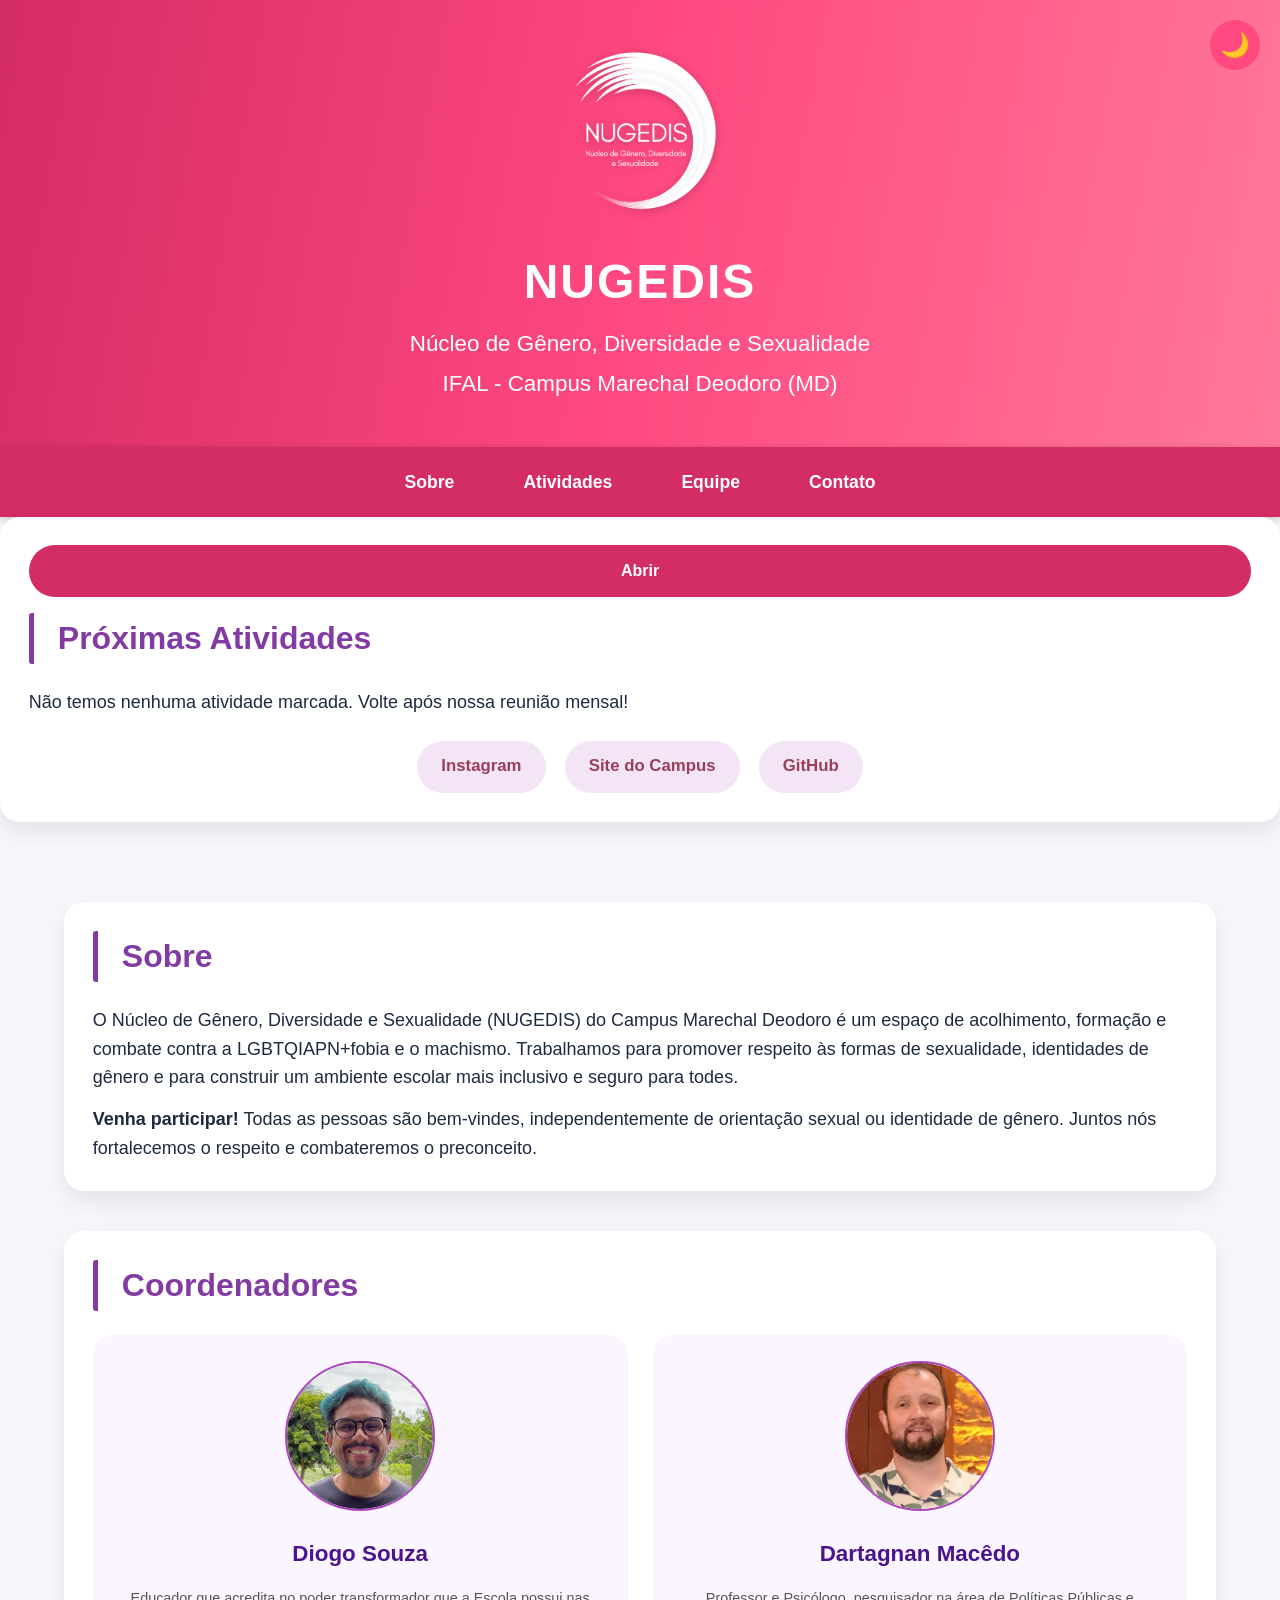
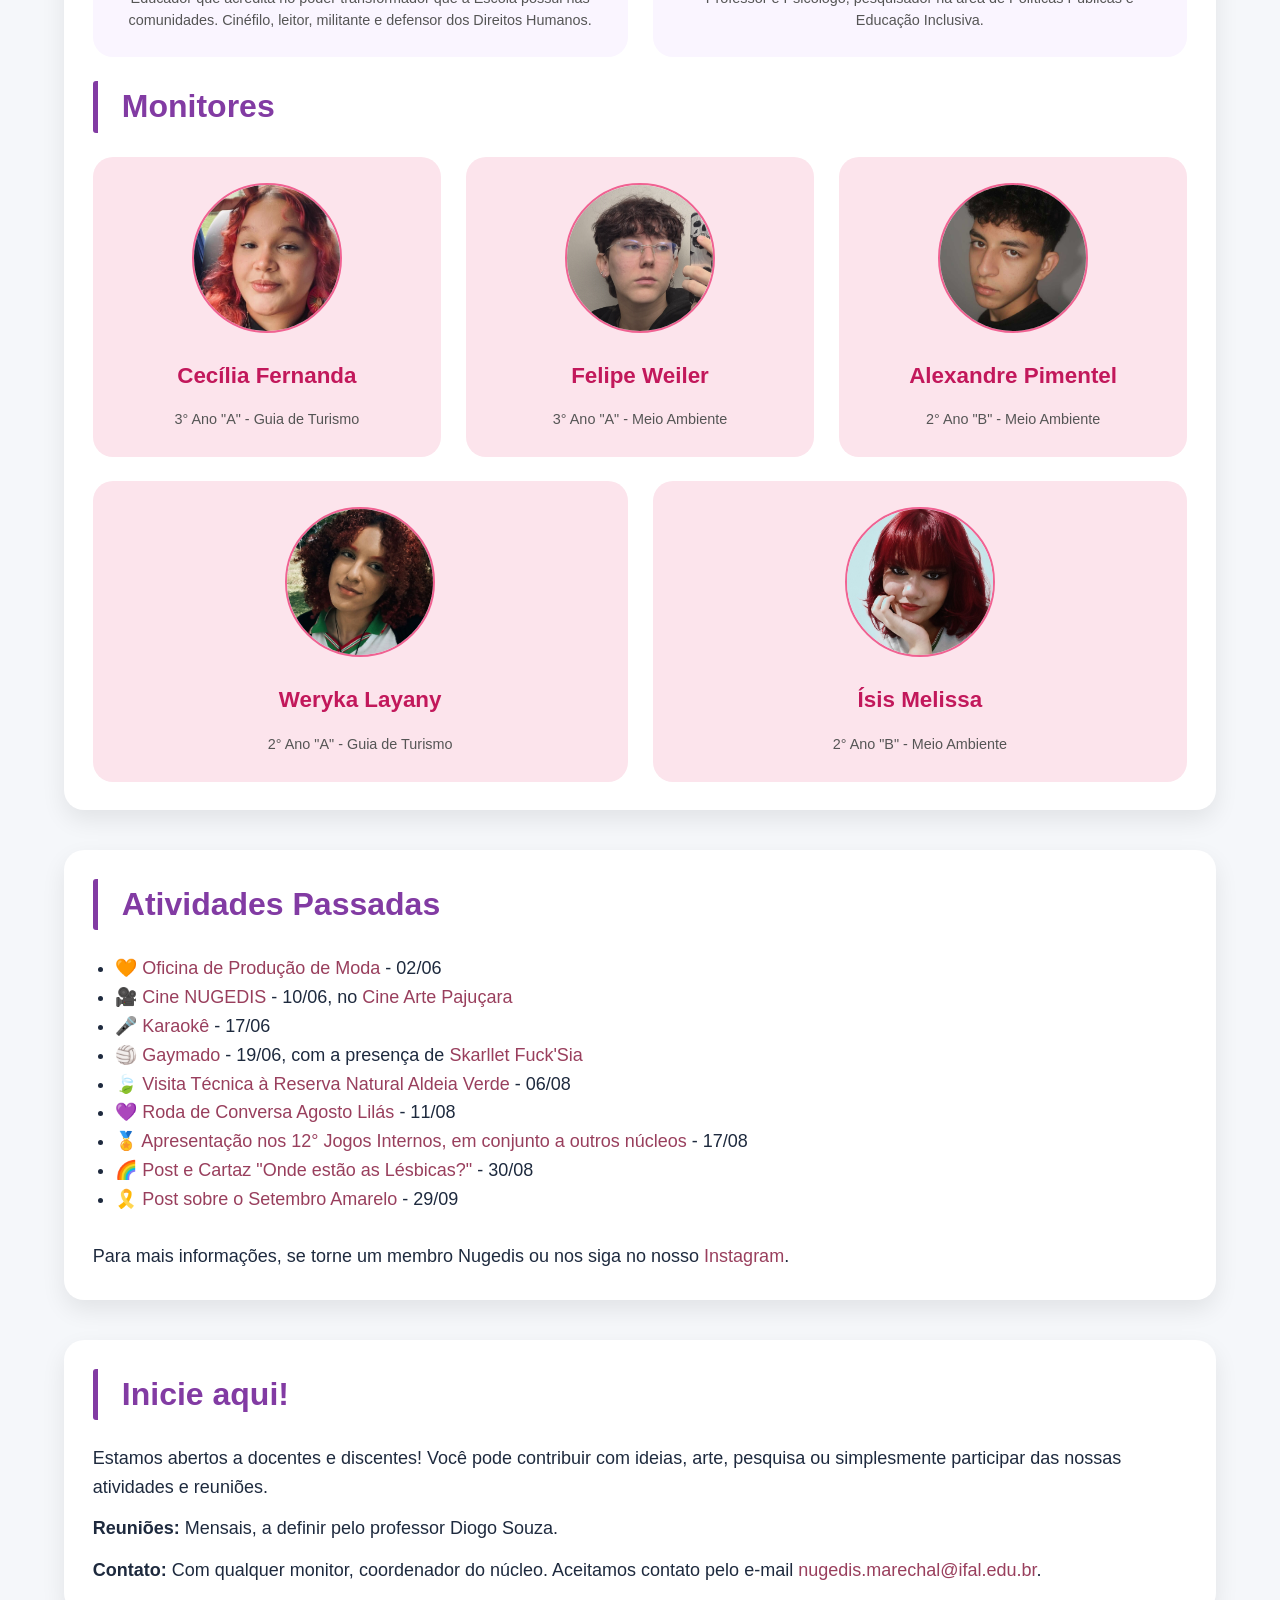
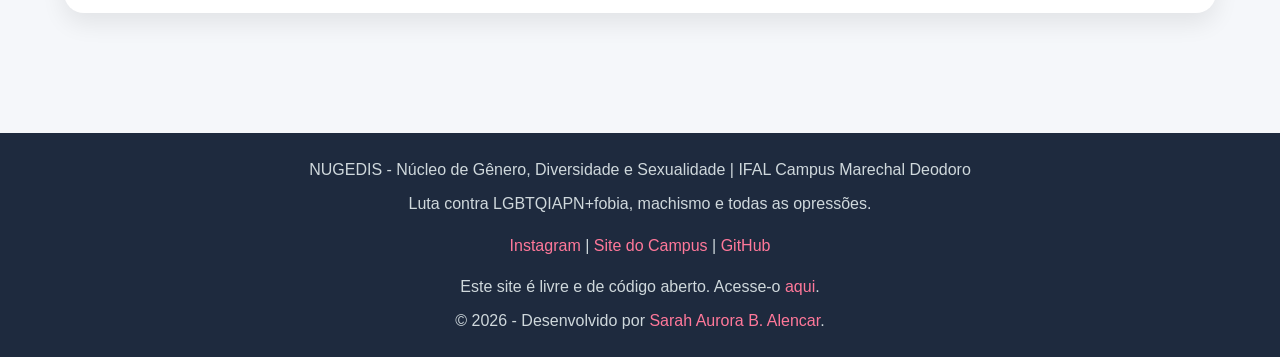
==== commit 6c795e6e: "html simplificado e comentários adicionados" ====
--- a/index.html
+++ b/index.html
@@ -1,30 +1,32 @@
+<!--
+@author bcsarah@index.html
+
+Arquivo HTML principal do site.
+Contém toda a estrutura base do HTML do site.
+-->
+
 <!DOCTYPE html>
 <html lang="pt-br">
+
 <head>
     <meta charset="UTF-8">
     <meta name="viewport" content="width=device-width, initial-scale=1.0">
+    <link rel="icon" href="images/logo-colorida.png" type="image/png">
     <title>NUGEDIS Marechal</title>
 
-    <!-- Favicons -->
-    <link rel="icon" type="image/png" sizes="32x32" href="images/favicon/favicon-32x32.png">
-    <link rel="icon" type="image/png" sizes="16x16" href="images/favicon/favicon-16x16.png">
-    <link rel="icon" type="image/png" sizes="192x192" href="images/favicon/android-chrome-192x192.png">
-    <link rel="icon" type="image/png" sizes="512x512" href="images/favicon/android-chrome-512x512.png">
-    <link rel="apple-touch-icon" sizes="180x180" href="images/favicon/apple-touch-icon.png">
-    <link rel="shortcut icon" href="images/favicon/favicon.ico">
-    <link rel="manifest" href="images/favicon/site.webmanifest">
-
+    <!-- CSS e JS externos -->
     <link rel="stylesheet" href="style/main.css">
     <script src="script/script.js" defer></script>
 </head>
 
 <body>
-    <!-- Tela de carregamento -->
+    <!-- TELA DE LOADING -->
     <div id="loading">
         <div class="loader"></div>
         <p>Carregando...</p>
     </div>
 
+    <!-- HEADER -->
     <header>
         <img src="images/logo-branca.png" alt="Logo do NUGEDIS Marechal Deodoro">
         <h1>NUGEDIS</h1>
@@ -32,6 +34,7 @@
         <h2>IFAL - Campus Marechal Deodoro (MD)</h2>
     </header>
 
+    <!-- NAVEGADOR -->
     <nav aria-label="Navegação principal">
         <a href="#sobre">Sobre</a>
         <a href="#atividades">Atividades</a>
@@ -39,34 +42,32 @@
         <a href="#contato">Contato</a>
     </nav>
 
+    <!-- ASIDE -->
+    <aside class="card">
+        <button class="sidebar-toggle" id="sidebarToggle" type="button" aria-label="Abrir/fechar barra lateral" aria-expanded="false">
+            <span class="toggle-text">Abrir</span>
+        </button>
+
+        <h3>Próximas Atividades</h3>
+        <p>Não temos nenhuma atividade marcada. Volte após nossa reunião mensal!</p>
+
+        <div class="social-grid">
+            <a href="https://www.instagram.com/nugedis.marechal" class="social-link">Instagram</a>
+            <a href="https://www2.ifal.edu.br/campus/marechal" class="social-link">Site do Campus</a>
+            <a href="https://github.com/bcsarah/nugedis-md" class="social-link">GitHub</a>
+        </div>
+    </aside>
+
+    <!-- MAIN -->
     <main>
-        <aside class="card">
-            <button
-                class="sidebar-toggle"
-                id="sidebarToggle"
-                type="button"
-                aria-label="Abrir/fechar barra lateral"
-                aria-expanded="false"
-            >
-                <span class="toggle-text">Abrir</span>
-            </button>
-
-            <h3>Próximas Atividades</h3>
-            <p>Não temos nenhuma atividade marcada. Volte após nossa reunião mensal!</p>
-
-            <div class="social-grid">
-                <a href="https://www.instagram.com/nugedis.marechal" target="_blank" rel="noopener noreferrer" class="social-link">Instagram</a>
-                <a href="https://www2.ifal.edu.br/campus/marechal" target="_blank" rel="noopener noreferrer" class="social-link">Site do Campus</a>
-                <a href="https://github.com/bcsarah/nugedis-md" target="_blank" rel="noopener noreferrer" class="social-link">GitHub</a>
-            </div>
-        </aside>
-
+        <!-- Sobre -->
         <section id="sobre" class="card">
             <h3>Sobre</h3>
             <p>O Núcleo de Gênero, Diversidade e Sexualidade (NUGEDIS) do Campus Marechal Deodoro é um espaço de acolhimento, formação e combate contra a LGBTQIAPN+fobia e o machismo. Trabalhamos para promover respeito às formas de sexualidade, identidades de gênero e para construir um ambiente escolar mais inclusivo e seguro para todes.</p>
             <p><strong>Venha participar!</strong> Todas as pessoas são bem-vindes, independentemente de orientação sexual ou identidade de gênero. Juntos nós fortalecemos o respeito e combateremos o preconceito.</p>
         </section>
 
+        <!-- Equipe -->
         <section id="equipe" class="card">
             <h3>Coordenadores</h3>
 
@@ -85,7 +86,6 @@
             </div>
 
             <div class="separador-secao"></div>
-
             <h3>Monitores</h3>
 
             <div class="grid-membros grid-monitores1">
@@ -123,24 +123,27 @@
             </div>
         </section>
 
+        <!-- Atividades -->
         <section id="atividades" class="card">
             <h3>Atividades Passadas</h3>
 
             <ul>
-                <li>🧡 <a href="https://www.instagram.com/nugedis.marechal/p/DZIz_VulKrN/" target="_blank" rel="noopener noreferrer">Oficina de Produção de Moda</a> - 02/06</li>
-                <li>🎥 <a href="https://www.instagram.com/p/DZnoNFNFPcL/" target="_blank" rel="noopener noreferrer">Cine NUGEDIS</a> - 10/06, no <a href="https://www.instagram.com/artepajucara/" target="_blank" rel="noopener noreferrer">Cine Arte Pajuçara</a></li>
-                <li>🎤 <a href="https://www.instagram.com/nugedis.marechal/p/DaRDIvdlFAG/" target="_blank" rel="noopener noreferrer">Karaokê</a> - 17/06</li>
-                <li>🏐 <a href="https://www.instagram.com/nugedis.marechal/p/Da5avRhjlfc/" target="_blank" rel="noopener noreferrer">Gaymado</a> - 19/06, com a presença de <a href="https://www.instagram.com/skarllet_fucksia/" target="_blank" rel="noopener noreferrer">Skarllet Fuck'Sia</a></li>
-                <li>🍃 <a href="https://www.instagram.com/aldeiaverdemcz/p/DbtT1haEauH/" target="_blank" rel="noopener noreferrer">Visita Técnica à Reserva Natural Aldeia Verde</a> - 06/08</li>
-                <li>💜 <a href="https://www.instagram.com/nugedis.marechal/p/DbwU6i7ByEP/" target="_blank" rel="noopener noreferrer">Roda de Conversa Agosto Lilás</a> - 11/08</li>
-                <li>🏅 <a href="https://www.instagram.com/p/DcWcu63lLk9/?exln=ajZvN2wwMDlqZXdn" target="_blank" rel="noopener noreferrer">Apresentação nos 12° Jogos Internos, em conjunto a outros núcleos</a> - 17/08</li>
-                <li>🌈 <a href="https://www.instagram.com/p/DcrhgKYlDHU/" target="_blank" rel="noopener noreferrer">Post e Cartaz "Onde estão as Lésbicas?"</a> - 30/08</li>
-                <li>🎗️ <a href="https://www.instagram.com/p/Dd4J2MyFIvk/" target="_blank" rel="noopener noreferrer">Post sobre o Setembro Amarelo</a> - 29/09</li>
+                <li>🧡 <a href="https://www.instagram.com/nugedis.marechal/p/DZIz_VulKrN/">Oficina de Produção de Moda</a> - 02/06</li>
+                <li>🎥 <a href="https://www.instagram.com/p/DZnoNFNFPcL/">Cine NUGEDIS</a> - 10/06, no <a href="https://www.instagram.com/artepajucara/">Cine Arte Pajuçara</a></li>
+                <li>🎤 <a href="https://www.instagram.com/nugedis.marechal/p/DaRDIvdlFAG/">Karaokê</a> - 17/06</li>
+                <li>🏐 <a href="https://www.instagram.com/nugedis.marechal/p/Da5avRhjlfc/">Gaymado</a> - 19/06, com a presença de <a href="https://www.instagram.com/skarllet_fucksia/">Skarllet Fuck'Sia</a></li>
+                <li>🍃 <a href="https://www.instagram.com/aldeiaverdemcz/p/DbtT1haEauH/">Visita Técnica à Reserva Natural Aldeia Verde</a> - 06/08</li>
+                <li>💜 <a href="https://www.instagram.com/nugedis.marechal/p/DbwU6i7ByEP/">Roda de Conversa Agosto Lilás</a> - 11/08</li>
+                <li>🏅 <a href="https://www.instagram.com/p/DcWcu63lLk9/?exln=ajZvN2wwMDlqZXdn">Apresentação nos 12° Jogos Internos, em conjunto a outros núcleos</a> - 17/08</li>
+                <li>🌈 <a href="https://www.instagram.com/p/DcrhgKYlDHU/">Post e Cartaz "Onde estão as Lésbicas?"</a> - 30/08</li>
+                <li>🎗️ <a href="https://www.instagram.com/p/Dd4J2MyFIvk/">Post sobre o Setembro Amarelo</a> - 29/09</li>
             </ul>
 
-            <p>Para mais informações, se torne um membro Nugedis ou nos siga no nosso <a href="https://www.instagram.com/nugedis.marechal" target="_blank" rel="noopener noreferrer">Instagram</a>.</p>
+            <br>
+            <p>Para mais informações, se torne um membro Nugedis ou nos siga no nosso <a href="https://www.instagram.com/nugedis.marechal">Instagram</a>.</p>
         </section>
 
+        <!-- Contato -->
         <section id="contato" class="card">
             <h3>Inicie aqui!</h3>
             <p>Estamos abertos a docentes e discentes! Você pode contribuir com ideias, arte, pesquisa ou simplesmente participar das nossas atividades e reuniões.</p>
@@ -149,21 +152,24 @@
         </section>
     </main>
 
+    <!-- FOOTER -->
     <footer>
         <p>NUGEDIS - Núcleo de Gênero, Diversidade e Sexualidade | IFAL Campus Marechal Deodoro</p>
         <p>Luta contra LGBTQIAPN+fobia, machismo e todas as opressões.</p>
 
         <div class="links-rodape">
-            <a href="https://www.instagram.com/nugedis.marechal" target="_blank" rel="noopener noreferrer">Instagram</a> |
-            <a href="https://www2.ifal.edu.br/campus/marechal" target="_blank" rel="noopener noreferrer">Site do Campus</a> |
-            <a href="https://github.com/bcsarah/nugedis-md" target="_blank" rel="noopener noreferrer">GitHub</a>
+            <a href="https://www.instagram.com/nugedis.marechal">Instagram</a> |
+            <a href="https://www2.ifal.edu.br/campus/marechal">Site do Campus</a> |
+            <a href="https://github.com/bcsarah/nugedis-md">GitHub</a>
         </div>
 
-        <p>Este site é livre e de código aberto. Acesse-o <a href="https://github.com/bcsarah/nugedis-md" target="_blank" rel="noopener noreferrer">aqui</a>.</p>
-        <p>&copy; 2026 - Desenvolvido por <a href="https://github.com/bcsarah" target="_blank" rel="noopener noreferrer">Sarah Aurora B. Alencar</a>.</p>
+        <p>Este site é livre e de código aberto. Acesse-o <a href="https://github.com/bcsarah/nugedis-md">aqui</a>.</p>
+        <p>&copy; 2026 - Desenvolvido por <a href="https://github.com/bcsarah">Sarah Aurora B. Alencar</a>.</p>
     </footer>
 
+    <!-- BOTÕES DO SITE -->
     <button id="btnTopo" type="button" title="Voltar ao topo" aria-label="Voltar ao topo">↑</button>
     <button id="darkModeToggle" class="btn-dark-mode" type="button" aria-label="Ativar modo escuro" aria-pressed="false">🌙</button>
 </body>
+
 </html>
--- a/style/main.css
+++ b/style/main.css
@@ -1,9 +1,10 @@
-/*
- * Arquivo principal de estilos.
- * A ordem importa: primeiro a base, depois os componentes e os ajustes visuais.
+/* @author bcsarah@main.css
+ *
+ * Este arquivo importa e organiza os demais arquivos CSS do projeto.
  */
+
 @import url("./base.css");
-@import url("./componentes.css");
+@import url("./components.css");
 @import url("./dark_mode.css");
 @import url("./responsive.css");
 @import url("./loading.css");
